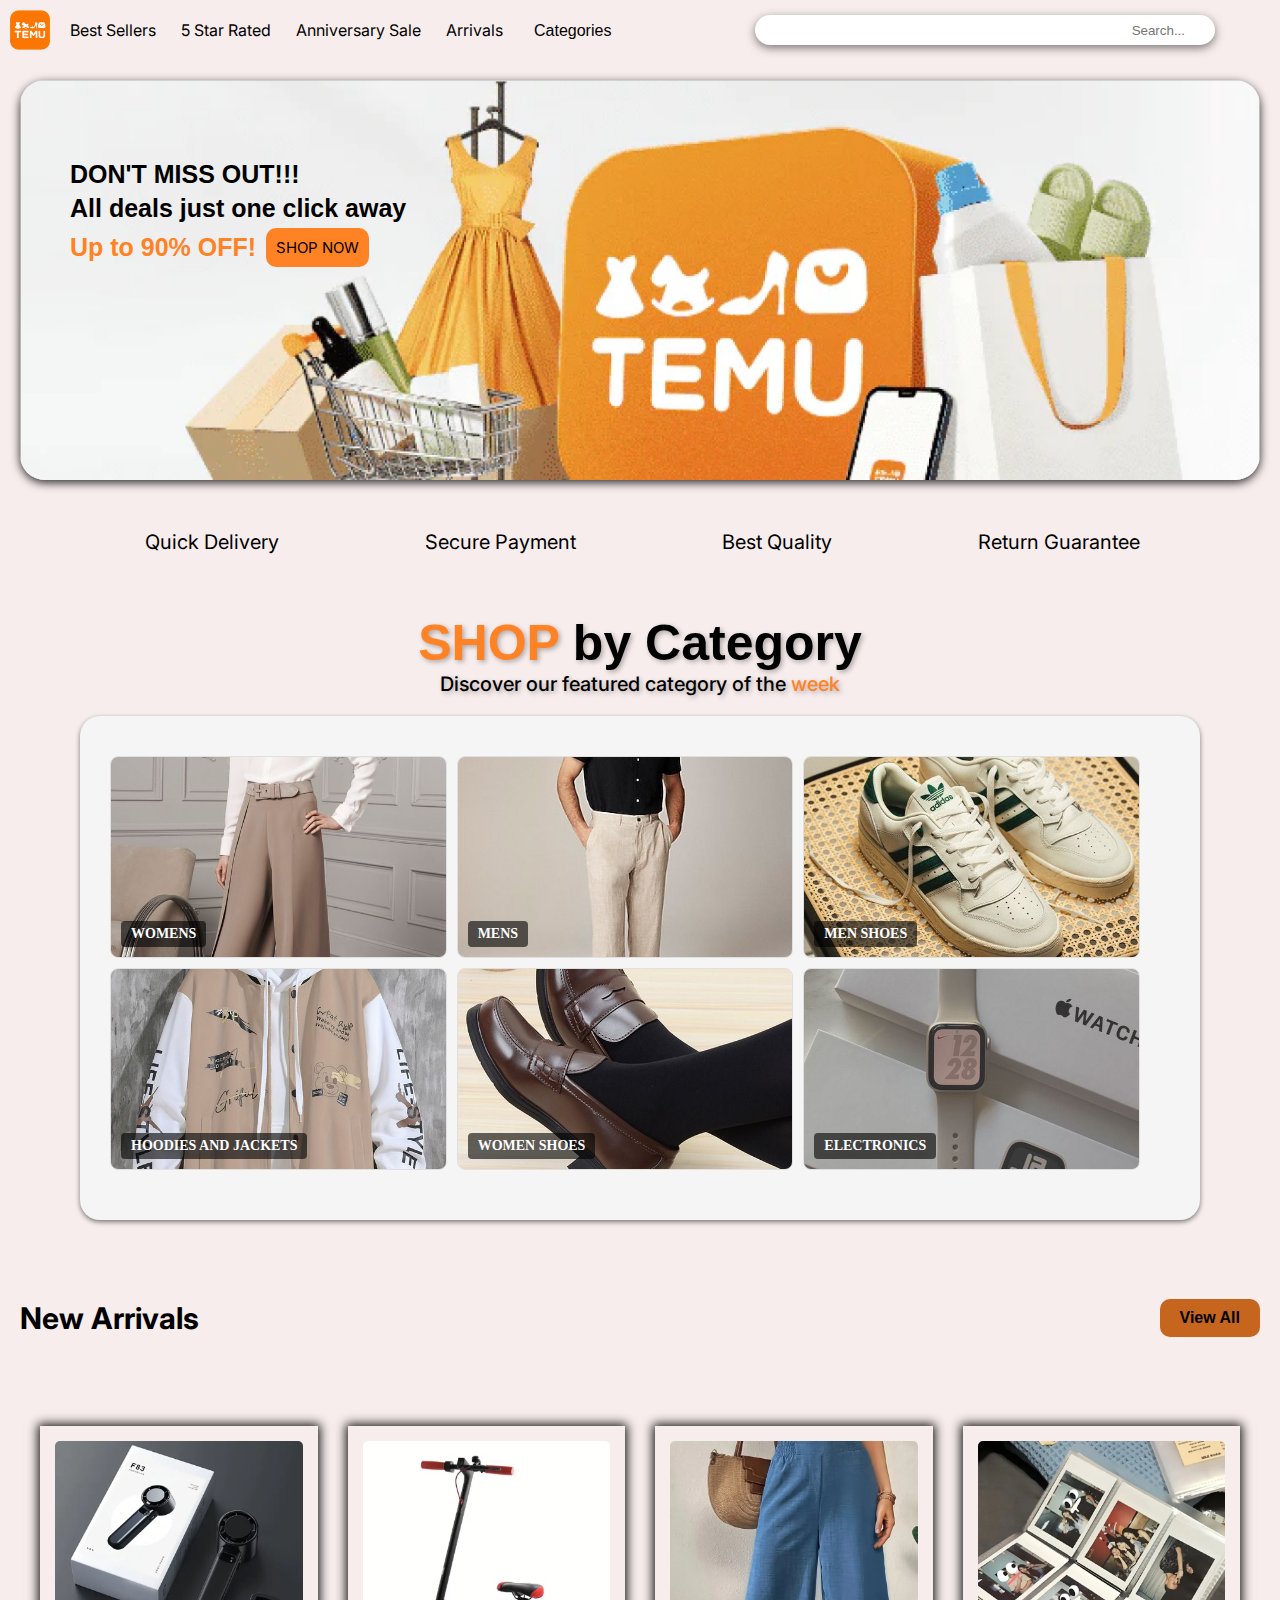
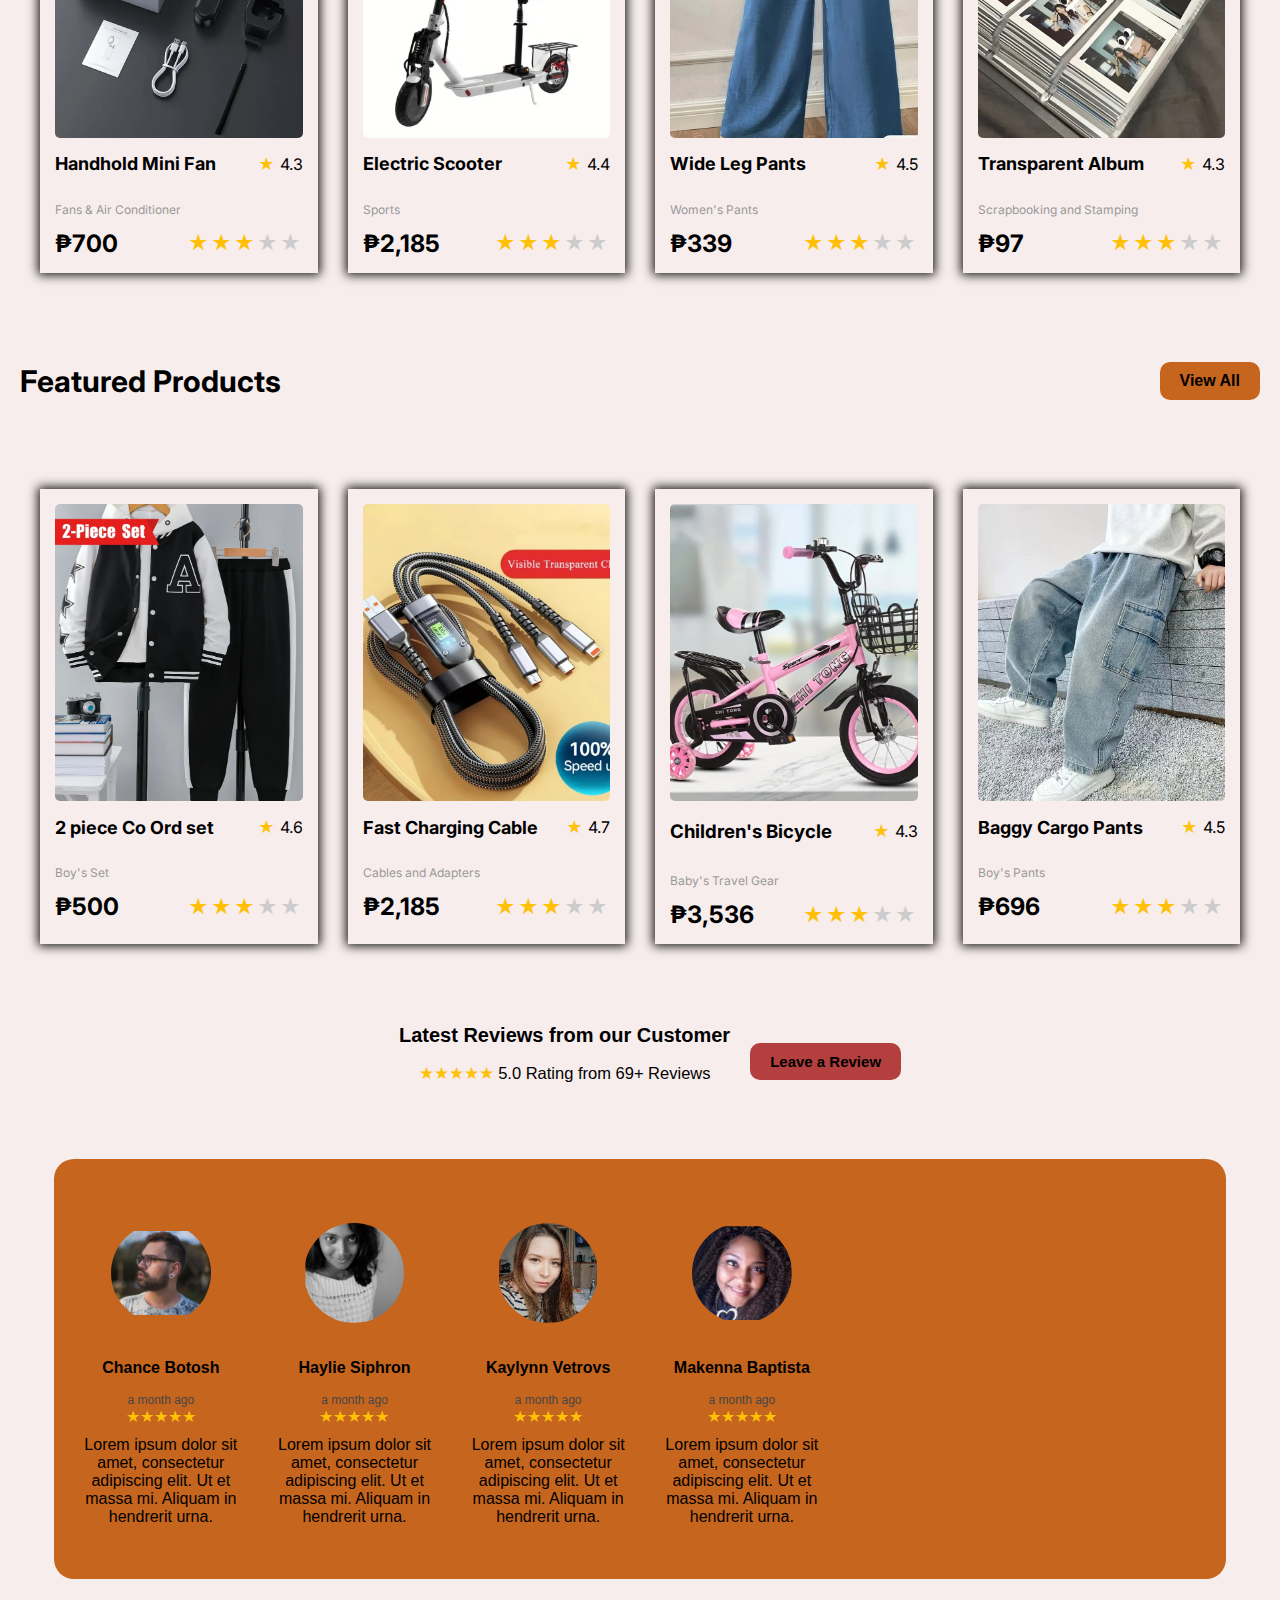
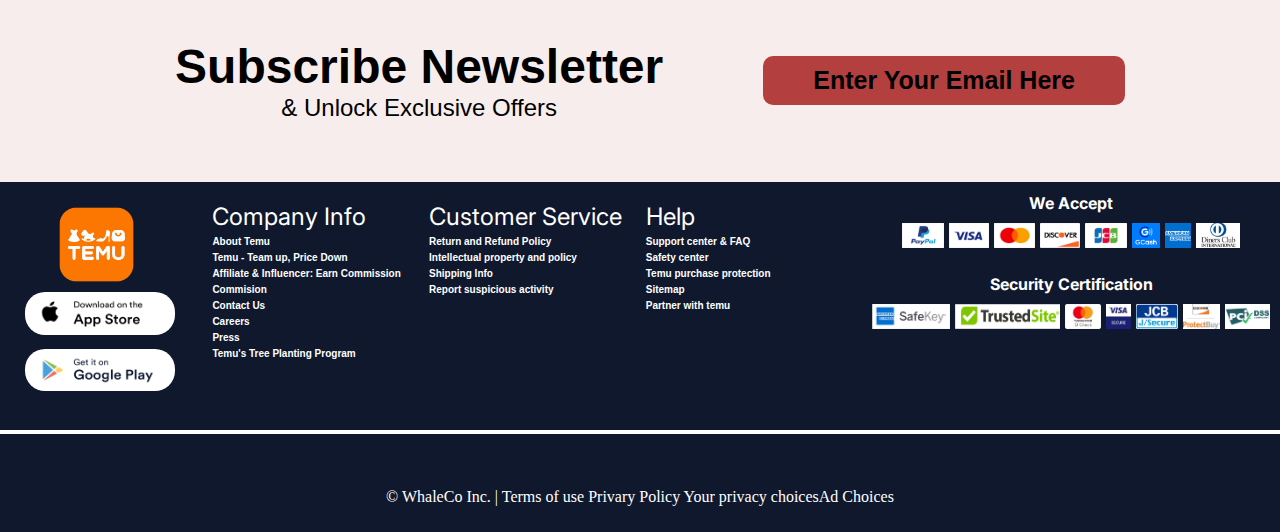
==== index.html @ a8799b95 "depo" ====
<!DOCTYPE html>
<html lang="en">
<head>
    <meta charset="UTF-8">
    <meta name="viewport" content="width=device-width, initial-scale=1.0">
    <link rel="stylesheet" href="https://cdnjs.cloudflare.com/ajax/libs/font-awesome/6.6.0/css/all.min.css" integrity="sha512-Kc323vGBEqzTmouAECnVceyQqyqdsSiqLQISBL29aUW4U/M7pSPA/gEUZQqv1cwx4OnYxTxve5UMg5GT6L4JJg==" crossorigin="anonymous" referrerpolicy="no-referrer" />
    <link rel="stylesheet" href="styles.css">
    <link rel="stylesheet" href="media-queries.css">
    <link rel="icon" href="banner/icon.png" sizes="32x32" type="image/png">
    <link rel="stylesheet" href="animation.css">
    
    <title>TEMU</title>
</head>
<body>
    <!-- Header -->
    <header class="navbar" id="navbar">
        <img class="logo" src="apple + play store/Temu-Logo.png" alt="temu logo">

        <div class="links" id="nav-links">
            <a href="#">Best Sellers</a>
            <a href="#">5 Star Rated</a>
            <a href="#">Anniversary Sale</a>
            <a href="#New-Arrivals">Arrivals</a>

            <div class="dropdown">
                <button class="dropbtn">Categories</button>
                <div class="dropdown-content">
                    <a href="#">Women's</a>
                    <a href="#">Mens</a>
                    <a href="#">Electronics</a>
                </div>
            </div>
        </div>

        <div class="hamburger" id="hamburger">
            <i class="fa-solid fa-bars"></i>
        </div>

        <div class="right-icons">
            <div class="search-container">
                <i class="fa-solid fa-magnifying-glass"></i>
                <input type="text" name="search-bar" id="search-bar" placeholder="Search...">
            </div>
            <a href="#" class="nav-icons"><i class="fa-solid fa-cart-shopping"></i></a>
            <a href="#" class="nav-icons"><i class="fa-solid fa-user"></i></a>
        </div>
    </header>
    

    <!-- Landing page -->

    <div class="landing-page">
        <div class="banner-content">
            <p>DON'T MISS OUT!!!</p>
            <p>All deals just one click away</p>
            <div class="inline">
                <p class="discount">Up to 90% OFF! </p>
                <button class="btn-shop">SHOP NOW</button>
            </div>
        </div>
    </div>

    <section class="options" id="options">
        <div class="container-grid">
            <!-- Quick Delivery -->
            <div class="benefits">
                <i class="fa-solid fa-truck-fast"></i>
                <p>Quick Delivery</p>
            </div>

            <!-- Secure Payment -->
            <div class="benefits">
                <i class="fa-solid fa-credit-card"></i>
                <p>Secure Payment</p>
            </div>

            <!-- Best Quality -->
            <div class="benefits">
                <i class="fa-solid fa-award"></i>
                <p>Best Quality</p>
            </div>

            <!-- Return Guarantee -->
            <div class="benefits">
                <i class="fa-solid fa-shield"></i>
                <p>Return Guarantee</p>
            </div>
        </div>
    </section>


<!-- Categories -->
<div class="category-container">
    <h2><span class="contrast">SHOP</span> by Category</h2>
    <p>Discover our featured category of the <span class="contrast">week</span></p>

    <div class="category-grid">
        <a href="#womens" class="category womens">
            <div class="slider">
                <img class="slide active" src="arrivals + featured/category/womens.png" alt="Womens">
                <img class="slide" src="arrivals + featured/category/women-slider1.jpg" alt="women-slider1">
            </div>
            <span class="category-text">WOMENS</span>
        </a>

        <a href="#mens" class="category mens">
            <div class="slider">
                <img class="slide active" src="arrivals + featured/category/mens.png" alt="mens">
                <img class="slide" src="arrivals + featured/category/men-slider1.jpg" alt="men-slider1">
            </div>
            <span class="category-text">MENS</span>
        </a>

        <a href="#men-shoes" class="category men-shoes">
            <div class="slider">
                <img class="slide active" src="arrivals + featured/category/mens shoes.png" alt="mens shoes">
                <img class="slide" src="arrivals + featured/category/Mshoes-slider1.jpg" alt="Mshoes-slider1">
            </div>
            <span class="category-text">MEN SHOES</span>
        </a>

        <a href="#hoodies-jackets" class="category hoodies-jackets">
            <div class="slider">
                <img class="slide active" src="arrivals + featured/category/hoods and jackets.png" alt="hoods and jackets">
                <img class="slide" src="arrivals + featured/category/H&J-slider1.jpg" alt="H&J-slider1">
            </div>
            <span class="category-text">HOODIES AND JACKETS</span>
        </a>

        <a href="#women-shoes" class="category women-shoes">
            <div class="slider">
                <img class="slide active" src="arrivals + featured/category/womens shoes.png" alt="womens shoes">
                <img class="slide" src="arrivals + featured/category/Wshoes-slider1.jpg" alt="Wshoes-slider1">
            </div>
            <span class="category-text">WOMEN SHOES</span>
        </a>

        <a href="#electronics" class="category electronics">
            <div class="slider">
                <img class="slide active" src="arrivals + featured/category/electronics.png" alt="electronics">
                <img class="slide" src="arrivals + featured/category/electronics-slider1.jpg" alt="electronics-slider1">
            </div>
            <span class="category-text">ELECTRONICS</span>
        </a>
    </div>
</div>


    <!-- New Arrivals section -->
    
<div class="New-Arrivals">
    <div class="Prod-feat" id="Prod-feat">
        <div class="header-name">
            <p>New Arrivals</p>
        </div>
        <div class="right-nav">
            <nav class="product-show">
                <button class="viewAll" id="view_a">View All</button>
            </nav>
        </div>
    </div>

    <div class="product-container">
        <div class="product-card">
            <img src="arrivals + featured/fan.png" alt="Handhold Mini Fan" class="product-image">
            <div class="product-info">
                <h3 class="product-title">Handhold Mini Fan</h3>
                <div class="product-rating-overall">
                    <span class="star-overall">★</span>
                    <p class="rating-value">4.3</p>
                </div>
            </div>    
            <p class="product-category">Fans & Air Conditioner</p>
            <div class="product-price-container">
                <p class="product-price">₱700</p>
                <div class="stars">
                    <span class="star">★</span>
                    <span class="star">★</span>
                    <span class="star">★</span>
                    <span class="star empty">★</span>
                    <span class="star empty">★</span>
                </div>
            </div>
        </div>

        <div class="product-card">
            <img src="arrivals + featured/scooter.png" alt="Electric Scooter" class="product-image">
            <div class="product-info">
                <h3 class="product-title">Electric Scooter</h3>
                <div class="product-rating-overall">
                    <span class="star-overall">★</span>
                    <p class="rating-value">4.4</p>
                </div>
            </div>    
            <p class="product-category">Sports</p>
            <div class="product-price-container">
                <p class="product-price">₱2,185</p>
                <div class="stars">
                    <span class="star">★</span>
                    <span class="star">★</span>
                    <span class="star">★</span>
                    <span class="star empty">★</span>
                    <span class="star empty">★</span>
                </div>
            </div>
        </div>

        <div class="product-card">
            <img src="arrivals + featured/wide leg.png" alt="Wide Leg Pants" class="product-image">
            <div class="product-info">
                <h3 class="product-title">Wide Leg Pants</h3>
                <div class="product-rating-overall">
                    <span class="star-overall">★</span>
                    <p class="rating-value">4.5</p>
                </div>
            </div>    
            <p class="product-category">Women's Pants</p>
            <div class="product-price-container">
                <p class="product-price">₱339</p>
                <div class="stars">
                    <span class="star">★</span>
                    <span class="star">★</span>
                    <span class="star">★</span>
                    <span class="star empty">★</span>
                    <span class="star empty">★</span>
                </div>
            </div>
        </div>

        <div class="product-card">
            <img src="arrivals + featured/photo album.png" alt="Transparent Album" class="product-image">
            <div class="product-info">
                <h3 class="product-title">Transparent Album</h3>
                <div class="product-rating-overall">
                    <span class="star-overall">★</span>
                    <p class ="rating-value">4.3</p>
                </div>
            </div>    
            <p class="product-category">Scrapbooking and Stamping</p>
            <div class="product-price-container">
                <p class="product-price">₱97</p>
                <div class="stars">
                    <span class="star">★</span>
                    <span class="star">★</span>
                    <span class="star">★</span>
                    <span class="star empty">★</span>
                    <span class="star empty">★</span>
                </div>
            </div>
        </div>
    </div>
</div>


    <!-- Featured section -->

    <div class="Featured">
        <div class="Prod-feat">
            <div class="header-name">
                <p>Featured Products</p>
            </div>

            <div class="right-nav">
                <nav class="product-show">
                    <button class="viewAll" id="view_a">View All</button>
                </nav>
            </div>
        </div>

        <div class="product-container">
            <div class="product-card">
                <img src="arrivals + featured/co ord set.png" alt="2 piece Co Ord set" class="product-image">
                <div class="product-info">
                    <h3 class="product-title">2 piece Co Ord set</h3>
                    <div class="product-rating-overall">
                        <span class="star-overall">★</span>
                        <p class="rating-value">4.6</p>
                    </div>
                </div>    
                <p class="product-category">Boy's Set</p>
                <div class="product-price-container">
                    <p class="product-price">₱500</p>
                    <div class="stars">
                        <span class="star">★</span>
                        <span class="star">★</span>
                        <span class="star">★</span>
                        <span class="star empty">★</span>
                        <span class="star empty">★</span>
                    </div>
                </div>
            </div>

            <div class="product-card">
                <img src="arrivals + featured/cable.png" alt="Fast Charging Cable" class="product-image">
                <div class="product-info">
                    <h3 class="product-title">Fast Charging Cable</h3>
                    <div class="product-rating-overall">
                        <span class="star-overall">★</span>
                        <p class="rating-value">4.7</p>
                    </div>
                </div>    
                <p class="product-category">Cables and Adapters</p>
                <div class="product-price-container">
                    <p class="product-price">₱2,185</p>
                    <div class="stars">
                        <span class="star">★</span>
                        <span class="star">★</span>
                        <span class="star">★</span>
                        <span class="star empty">★</span>
                        <span class="star empty">★</span>
                    </div>
                </div>
            </div>

            <div class="product-card">
                <img src="arrivals + featured/bicycle.png" alt="Transparent Album" class="product-image">
                <div class="product-info">
                    <h3 class="product-titl">Children's Bicycle</h3>
                    <div class="product-rating-overall">
                        <span class="star-overall">★</span>
                        <p class="rating-value">4.3</p>
                    </div>
                </div>    
                <p class="product-category">Baby's Travel Gear</p>
                <div class="product-price-container">
                    <p class="product-price">₱3,536</p>
                    <div class="stars">
                        <span class="star">★</span>
                        <span class="star">★</span>
                        <span class="star">★</span>
                        <span class="star empty">★</span>
                        <span class="star empty">★</span>
                    </div>
                </div>
            </div>

            <div class="product-card">
                <img src="arrivals + featured/baggy.png" alt="Baggy Cargo Pants" class="product-image">
                <div class="product-info">
                    <h3 class="product-title">Baggy Cargo Pants</h3>
                    <div class="product-rating-overall">
                        <span class="star-overall">★</span>
                        <p class="rating-value">4.5</p>
                    </div>
                </div>    
                <p class="product-category">Boy's Pants</p>
                <div class="product-price-container">
                    <p class="product-price">₱696</p>
                    <div class="stars">
                        <span class="star">★</span>
                        <span class="star">★</span>
                        <span class="star">★</span>
                        <span class="star empty">★</span>
                        <span class="star empty">★</span>
                    </div>
                </div>
            </div>
        </div>
    </div>
    <section class="Review-section">

        <!-- Leave a review -->
        <div class="review-container">
            <div class="review-info">
                <span class="review-header">Latest Reviews from our Customer</span>
                <p class="review-rating"><span class="review-star">★★★★★</span> 5.0 Rating from 69+ Reviews</p>          
            </div>
            <div class="review-action">
                <button class="review-btn">Leave a Review</button>
            </div>
        </div>

        <!-- review grid -->
        <div class="review-div">
            <div class="review-grid">

                


                <div class="review-card">
                    <img src="reviewers/Ellipse 3.png" alt="profile-picture" class="profile">
                    <div class="reviewer">
                        <p class="reviewer-name">Chance Botosh</p>
                    </div>
                        <p class="timeline">a month ago</p>
                        <p class="star-review"><span>★★★★★</span></p>
                        <p class="review-comment">Lorem ipsum dolor sit amet, consectetur adipiscing elit. Ut et    massa mi. Aliquam in hendrerit urna.</p>
                </div>

                <div class="review-card">
                    <img src="reviewers/Ellipse 4.png" alt="profile-picture" class="profile">
                    <div class="reviewer">
                        <p class="reviewer-name">Haylie Siphron</p>
                    </div>
                        <p class="timeline">a month ago</p>
                        <p class="star-review"><span>★★★★★</span></p>
                        <p class="review-comment">Lorem ipsum dolor sit amet, consectetur adipiscing elit. Ut et massa mi. Aliquam in hendrerit urna.</p>
                </div>

                <div class="review-card">
                    <img src="reviewers/Ellipse 5.png" alt="profile-picture" class="profile">
                    <div class="reviewer">
                        <p class="reviewer-name">Kaylynn Vetrovs</p>
                    </div>
                        <p class="timeline">a month ago</p>
                        <p class="star-review"><span>★★★★★</span></p>
                        <p class="review-comment">Lorem ipsum dolor sit amet, consectetur adipiscing elit. Ut et massa mi. Aliquam in hendrerit urna.</p>
                </div>
                <!-- comment -->
                <div class="review-card">
                    <img src="reviewers/Ellipse 6.png" alt="profile-picture" class="profile">
                    <div class="reviewer">
                        <p class="reviewer-name">Makenna Baptista</p>
                    </div>
                        <p class="timeline">a month ago</p>
                        <p class="star-review"><span>★★★★★</span></p>
                        <p class="review-comment">Lorem ipsum dolor sit amet, consectetur adipiscing elit. Ut et massa mi. Aliquam in hendrerit urna.</p>
                </div>
            </div>
        </div>

        <!-- Subscribe for offers-->
        <div class="subscribe-container">
            <div class="subscribe-info">
                <span class="sub-heading"><span class="contrast-">Subscribe</span> Newsletter</span>
                <span class="sub-text">& Unlock Exclusive Offers</span>
            </div>
            <div class="subscribe-action">
                <button class="email-btn">Enter Your Email Here</button>
            </div>
        </div>
    </section>

    <footer>
        <div class="footer">

            <div class="footer-column">
                <div class="footer-left">
                    <div class="footer-logo">
                        <img src="apple + play store/Temu-Logo.png" alt="Temu logo" class="logo1">
                        <a href=""><img src="apple + play store/apple.png" alt="APP STORE" class="logo2"></a>
                        <a href=""><img src="apple + play store/google-play.png" alt="GOOGLE PLAY" class="logo3"></a>
                    </div>
                </div>

                <div class="footer-middle">
                    <div class="th-header">
                        <div class="th-header-title">Company Info</div>
                        <button class="dropdown-toggle">Company Info</button>
                        <div class="th-header-content">
                            <ul>
                                <a href="#" class="table-links">About Temu</a>
                                <a href="#" class="table-links">Temu - Team up, Price Down</a>
                                <a href="#" class="table-links">Affiliate & Influencer: Earn Commission</a>
                                <a href="#" class="table-links">Commision</a>
                                <a href="#" class="table-links">Contact Us</a>
                                <a href="#" class="table-links">Careers</a>
                                <a href="#" class="table-links">Press</a>
                                <a href="#" class="table-links">Temu's Tree Planting Program</a>
                            </ul>
                        </div>
                    </div>

                    <div class="th-header">
                        <div class="th-header-title">Customer Service</div>
                        <button class="dropdown-toggle">Customer Service</button>
                        <div class="th-header-content">
                            <ul>
                                <a href="#" class="table-links">Return and Refund Policy</a>
                                <a href="#" class="table-links">Intellectual property and policy</a>
                                <a href="#" class="table-links">Shipping Info</a>
                                <a href="#" class="table-links">Report suspicious activity</a>
                            </ul>
                        </div>
                    </div>
                    <div class="th-header">
                        <div class="th-header-title">Help</div>
                        <button class="dropdown-toggle">Help</button>
                        <div class="th-header-content">
                            <ul>
                                <a href="#" class="table-links">Support center & FAQ</a>
                                <a href="#" class="table-links">Safety center</a>
                                <a href="#" class="table-links">Temu purchase protection</a>
                                <a href="#" class="table-links">Sitemap</a>
                                <a href="#" class="table-links">Partner with temu</a>
                            </ul>
                        </div>
                    </div>
                </div>
            
                <div class="footer-right">
                    <div class="footer-payments">
                        <h1 class="accept-head">We Accept</h1>
                        <div class="payment-grid">
                            <img class="payment-icons" src="payment icons/PayPal.png" alt="PAYPAL">
                            <img class="payment-icons"src="payment icons/Visa.png" alt="VISA">
                            <img class="payment-icons"src="payment icons/Mastercard.png" alt="MASTERCARD">
                            <img class="payment-icons" src="payment icons/Discover.png" alt="DISCOVER">
                            <img class="payment-icons" src="payment icons/JCB.png" alt="JCB">
                            <img class="payment-icons" src="payment icons/gcash.png" alt="GCASH">
                            <img class="payment-icons" src="payment icons/amex.png" alt="AMEX">
                            <img class="payment-icons" src="payment icons/diners.png" alt="DINERS">
                        </div>
                    </div>

                    <div class="security-column">
                        <h1 class="security-head">Security Certification</h1>
                        <div class="security-grid">
                            <img class="security-icons" src="security icons/safe key.png" alt="SafeKey">
                            <img class="security-icons" src="security icons/trusted.png" alt="Trusted Site">
                            <img class="security-icons" src="security icons/id check.png" alt="Mastercard ID">
                            <img class="security-icons" src="security icons/secure.png" alt="VISA secure">
                            <img class="security-icons" src="security icons/j-secure.png" alt="JCB secure">
                            <img class="security-icons" src="security icons/protect buy.png" alt="Protect buy">
                            <img class="security-icons" src="security icons/pci-dss.png" alt="pci dss">
                        </div>
                    </div>
                </div>
            </div>
            <div class="footer-bottom">
                <div class="line-break"></div>
                <div class="column">
                    <div class="socials-grid">
                        <a href="" class="social-links"><i class="fa-brands fa-facebook-f"></i></a>
                        <a href="" class="social-links"><i class="fa-brands fa-instagram"></i></a>
                        <a href="" class="social-links"><i class="fa-brands fa-x-twitter"></i></a>
                        <a href="" class="social-links"><i class="fa-brands fa-youtube"></i></a>
                        <a href="" class="social-links"><i class="fa-brands fa-wordpress"></i></a>
                        <a href="" class="social-links"><i class="fa-brands fa-pinterest"></i></a>
                    </div>
                    <p class="last-text"><a href="#">© WhaleCo Inc. |</a> <a href="#">Terms of use Privary Policy</a> <a href="#">Your privacy choices</a><a href="#">Ad Choices</a></p>
                </div>
            </div>
        </div>
    </footer>
    
    
    <script src="animation.js"></script>
    <script src="script.js"></script>
</body>
</html>
---- styles.css ----
@import url('https://fonts.googleapis.com/css2?family=Poppins:ital,wght@0,100;0,200;0,300;0,400;0,500;0,600;0,700;0,800;0,900;1,100;1,200;1,300;1,400;1,500;1,600;1,700;1,800;1,900&display=swap');
@import url('https://fonts.googleapis.com/css2?family=Inter:ital,opsz,wght@0,14..32,100..900;1,14..32,100..900&display=swap');
@import url('https://fonts.googleapis.com/css2?family=Antonio:wght@100..700&display=swap');


:root{
    --text-color: #000;
    --bg-color: #F8EDED;
    --primary-color: #C6651D ;
    --secondary-color: #B43F3F;
    --accent-color: #FF8225;
    --footer-color: #10182e;
    --footer-dark-color: #0c1120;

    --base-color: white;
    
    --star-color: #ffc107;
    --empty-color: #999;
    --contrast-color: #ff4500;

    --first-font: "Poppines", sans-serif;
    --second-font: "Inter", sans-serif;
    --third-font: "Antonio", sans-serif;
}

html, body {
    overflow-x: hidden;
    
}

html{
    scroll-behavior: smooth;
}

body{
    padding: 0;
    margin: 0;
    background-color: var(--bg-color); 
}

img {
    max-width: 100%;
    height: auto;
}

/* header */

.navbar{
    display: flex;
    justify-content: flex-start; 
    align-items: center;
    padding: 10px;
    font-family:var(--second-font);
}

.navbar .logo {
    margin-right: 20px;
}

.logo {
    width: 40px;
    height: 40px;
    object-fit: cover;
}

.links {
    display: flex;
    gap: 25px;
}

.hamburger {
    display: none;
    cursor: pointer;
}

.links a{
    text-decoration: none;
    color: black;
}


.navbar .right-icons {
    margin-left: auto;
    display: flex;
    align-items: center;
    gap: 20px;
}

.navbar .fa-user {
    margin-right: 15px;
}

.dropdown {
    position: relative;
    display: inline-block;
}

.dropbtn {
    font-size: 16px;
    border: none;
    cursor: pointer;
    background-color: var(--bg-color);
}

.dropdown-content {
    display: none;
    position: absolute;
    background-color: #f1f1f1;
    min-width: 160px;
    box-shadow: 0px 8px 16px rgba(0, 0, 0, 0.2);
    z-index: 1;
}

.dropdown-content a {
    color: black;
    padding: 12px 16px;
    text-decoration: none;
    display: block;
}

.dropdown:hover .dropdown-content {
    display: block;
}   

.dropdown-content a:hover{
    background-color: #ccc;
}

.fa-cart-shopping, .fa-user {
    color: black;
}

#search-bar {
    border-radius: 20px;
    border: 0px;
    width: 400px;
    height: 20px;
    text-align: right;
    box-shadow: 0px 3px 10px rgba(0, 0, 0, 0.5);
    padding-right: 30px; 
}

.search-container {
    position: relative;
    display: inline-block;
}


.search-container i {
    position: absolute;
    left: 10px;
    top: 50%;
    transform: translateY(-50%);
    color: black;
}


input[type="text"] {
    padding: 5px 10px 5px 30px;
}


/* Landing Page */

.landing-page {
    background-image: url(banner/temu-banner.png);
    object-fit: cover;
    height: 380px;
    display: flex;
    align-items: center;
    justify-content: center;
    background-size: cover;
    position: relative;
    border-radius: 25px;
    box-shadow: 0px 3px 10px rgba(0, 0, 0, .8);
    margin: 20px;
    padding: 10px;
}

.banner-content{
    text-align: left;
    position: absolute;
    top: 75px;
    left: 50px;
    z-index: 2;
    gap: 10px;
}

.banner-content p{
    margin: 5px 0px;
    font-size: 25px;
    font-family: var(--first-font);
    font-weight: bold;
}

.inline{
    display: flex;
}

.discount {
    color: var(--accent-color);
    font-weight: bold;
    font-family: var(--third-font);
}

.btn-shop{
    background-color: var(--accent-color);
    border: none;
    border-radius: 10px ;
    padding: 5px 10px;
    font-size: 15px;
    font-family: var(--second-font);
    cursor: pointer;
    margin-left: 10px
}

/* benefits thing */

.options {
    justify-content: center;
    padding-left: 50px;
    padding-right: 50px;
}

.container-grid{
    display: flex;
    justify-content: space-around;
    padding: 10px;
    margin: 10px;
    font-family: var(--second-font);
    font-size: 20px;
}

.benefits {
    display: flex;
    align-items: center;
    gap: 5px;
}

/* Categories */
.category-container {
    display: flex;
    flex-direction: column;
    text-align: center;
}

.category-container h2{
    font-family: var(--first-font);
    font-size: 50px;
    margin: 0px;
}

.category-container h2, .category-container p{
    text-shadow: 2px 2px 5px rgba(0, 0, 0, 0.3);
}

.category-container p {
    font-family: var(--second-font);
    font-size: 20px;
    margin: 0px 0px 20px 0px;
    font-weight: 500;
}

.contrast {
    color: var(--contrast-color);
}



/* category-grid */
.category-grid{
    background-color: whitesmoke;
    display: grid;
    grid-template-columns: repeat(4, 1fr);
    grid-gap: 20px;
    padding: 40px 60px 40px 30px;
    border-radius: 20px;
    box-shadow: 0px 2px 5px rgba(0, 0, 0, 0.5);
    margin: 0 auto;
    width: calc(100% - 80px);
    max-width: 1200px; 
    box-sizing: border-box;
}

.category {
    border: 2px solid black;
}

.item1, .item5, .item3, .item4, .item2, .item6 {
    width: 100%; 
    height: 100%; 
    object-fit: cover; 
}

.item2 {
    grid-row: span 2;
    object-fit: cover;
}

.item6{
    grid-column: span 2;
    object-fit: cover;
}



/* Featured products */

.Prod-feat, .Prod-Arrivals{
    display: flex;
    justify-content: center;
    align-items: center;
    padding: 20px;
    margin: 10px 0 0 0;
}

.Prod-feat .header-name, .Prod-Arrivals .header-name{
    display: flex;
    gap: 15px;
    font-size: 30px ;
    font-family: var(--second-font);
    font-weight: bold;
}

.Prod-feat .right-nav, .Prod-Arrivals .right-nav {
    margin-left: auto;
    display: flex;
    align-items: center;
    gap: 10px;
}
  
.viewAll {
    padding: 10px 20px;
    font-size: 16px;
    border-radius: 10px;
    border: 0px;
    background-color: var(--primary-color);
    font-family: var(--first-font);
    font-weight: bold;
    cursor: pointer;
}


/* product grid */
.product-container {
    display: flex;
    justify-content: center;
    padding: 20px;
    margin: 20px;
    gap: 30px;
}

.product-card {
    text-align: left;
    font-family: var(--second-font);
    display: flex;
    flex-direction: column;
    padding: 15px;
    width: auto;

    max-width: 100%; /* Ensure card fits within its container */
    box-sizing: border-box;
}

.product-card img{
    width: 100%;
    height: auto;
}

.product-info {
    display: flex;
    justify-content: space-between;
    align-items: center;
    margin: 0;
}

.product-title {
    font-size: 18px;
    font-weight: bold;
    margin: 0;
}

.product-rating-overall {
    display: flex;
    align-items: center;
}

.star-overall {
    font-size: 16px;
    color: var(--star-color)
}

.rating-value {
    font-size: 16px;
    margin-left: 5px;
}

.product-category {
    font-size: 12px;
    color: var(--empty-color);
}

.product-price-container {
    display: flex;
    justify-content: space-between;
    align-items: center;
    margin-top: 0px;
}

.product-price {
    font-size: 24px;
    font-weight: bold;
    margin: 0;
}

.stars {
    display: flex;
}

.star {
    font-size: 20px;
    color: var(--star-color);
    margin-right: 2px;
}

.star.empty {
    color: #ccc;
}


/* Leave a review  and Subscribe */

.review-container, .subscribe-container{
    display: flex;
    justify-content: center;
    align-items: center;
    padding: 10px 20px;
    font-family: var(--first-font);
    margin: 30px;
}

.subscribe-offer{
    text-align: left;
}

.review-info, .subscribe-info {
    display: flex;
    align-items: center;
    flex-direction: column;
    padding: 20px;
}

.review-header{
    font-size: 20px;
    font-weight: bold;
}

.review-star, .review-rating {
    font-size: 16.5px;
}

.review-star{
    color: var(--star-color);
}

.review-btn, .email-btn {
    background-color: var(--secondary-color);
    padding: 10px 20px;
    border: 0;
    border-radius: 10px;
    font-size: 15px;
    font-weight: bold;
    cursor: pointer;
}

.subscribe-offer{
    padding: 0px 50px;
}

.email-btn{
    padding: 10px 50px;
    font-size: 25px;
}

.subscribe-info{
    padding-right: 100px;
}

.sub-heading{
    font-size: 48px;
    font-weight: bold;
}

.sub-text{
    font-size: 24px;
}

/* review section */
.review-div {
    display: flex;
    justify-content: center; 
    align-items: center; 
   
}

.review-grid {
    background-color: var(--primary-color);
    border-radius: 20px;
    padding: 10px;
    margin: 0; 
    height: 400px; 
    width: 100%;
    max-width: 90vw; 
    display: grid;
    grid-template-columns: repeat(6, 1fr);
    align-items: center;
    gap: 10px;
    font-family: var(--first-font);

}

.review-card {
    width: calc(100% - 10px); 
    height: auto; 
    display: flex;
    flex-direction: column;
    align-items: center;
    text-align: center;
    padding: 10px;
    border-radius: 20px;
}


.profile {
    border-radius: 50px;
    height: 100px;
    width: 100px;
    margin: 20px;
    object-fit: contain;

}

.reviewer {
    font-weight: bold;
    font-size: 16px;
}

.timeline, .star-review, .review-comment{
    padding: 0;
    margin: 0;
}

.timeline{
    font-size: 12px;
    color: #464646;
}

.star-review{
    color: var(--star-color)
}

.review-comment{
    padding: 10px;
}

/* FOOTER  /////////// */

.footer {
    background-color: var(--footer-color);
    color: var(--base-color)
}

.footer-column{
    display: flex;
}

.footer-left{
    width: 300px; 
    display: flex;
    flex-direction: column;
}

.footer-logo{
    display: flex;
    flex-direction: column;
    align-items: center;
    margin: 20px;   
}

.logo1 {
    width: 75px;
    height: 75px;
    margin: 5px;
    object-fit: cover;
} .logo2, .logo3{
    margin: 5px;
    width: 150px;
    border-radius: 20px ;
}

.footer-middle {
    width: 650px;
    padding: 20px 0px 20px 20px;
    font-size: 10px;
    display: flex;
    justify-content: space-between;
    margin: 0px auto;
}

.th-header-title {
    font-size: 24px;
    font-family: var(--second-font);
}

.th-header {
    display: flex;
    flex-direction: column;
    padding: 0;
    margin: 0;
    width: 400px;       
}


.th-header-content ul, 
ul {
    padding-left: 0;
    margin: 0;
    
}

.table-links {
    display: block;
    text-align: left; 
    margin: 5px 0;
    color: var(--base-color);
    text-decoration: none;
    font-family: var(--first-font);
    font-weight: bold;
    padding: 0;
}

.table-links:hover {
    text-decoration: underline;
}

.dropdown-toggle {
    display: none;
}


.footer-right {  
    display: flex;
    flex-direction: column;
    align-items: center;
    font-family: var(--first-font);
    margin: 0 auto; 
    font-size: 8px; 
    width: 50%; 
    max-width: 70vw; 
    box-sizing: border-box; 
    padding: 0 10px; 
}  

.footer-payments {
    display: flex;
    flex-direction: column;
    align-items: center; 
    margin-bottom: 15px; 
}

.payment-grid, .security-grid {
    width: 100%; 
    box-sizing: border-box; 
}

.payment-grid {
    display: grid;
    grid-template-columns: repeat(8, auto);
    gap: 5px; 
}

.payment-icons, .security-icons {
    height: 25px; 
    margin: 0 !important; 
    padding: 0 !important;
}

.security-column {
    display: flex;
    align-items: center;
    flex-direction: column;
}

.security-grid {
    display: grid;
    grid-template-columns: repeat(7,auto);
    gap: 5px;
}

.accept-head, .security-head {
    font-size: 16px; 
    margin-bottom: 10px;
    font-family: var(--second-font);
}


.line-break {
    border: 2.4px solid white;
    margin: 10px 0px;
}

/* links */

.column {
    display: flex;
    flex-direction: column;
    text-align: center;
    padding: 10px;
}

.fa-brands {
    color:white;
}

.socials-grid {
    margin: 0;
}

.social-links{
    margin: 2.5px;
}

.last-text{
    color: white;   
}

.last-text a{
    text-decoration: none;
    color: var(--base-color)
}

.last-text a:hover {
    text-decoration: underline;
}
---- media-queries.css ----
@media (max-width: 430px) {

    .links {
        display: none;
        flex-direction: column;
        position: absolute;
        top: 60px;
        left: 0;
        width: 100%;
        background-color: var(--base-color); 
        box-shadow: 0 2px 10px rgba(0, 0, 0, 0.1);
        z-index: 10;
    }

    .dropdown {
        background-color: var(--base-color);
    }

    .navbar {
        display: flex;
        justify-content: space-between;
    }

    #search-bar {
        width: 75%;
    }

    .links.active {
        display: flex;
        border-radius: 10px;
        padding: 10px;
        margin: 0;
    }

    .hamburger {
        display: block;
    }

    .right-icons {
        display: none;
    }

    /* Landing page */

    .landing-page {
        height: 120px; 
        padding: 10px;
        margin: 0 auto;
        background-size: cover;
        background-position: center;
        border-radius: 0;
        box-shadow: none;
    }

    .banner-content {
        top: 30px;
        left: 20px;
    }

    .banner-content h2 {
        font-size: 12px; 
    }

    .banner-content p {
        font-size: 10px;
    }

    .btn-shop {
        font-size: 10px; 
        padding: 5px 10px; 
        border-radius: 5px;
        margin: 4px;
    }

    .options {
        display: none;
    }

    .category-container h2 {
        font-size: 14px;
        position: absolute;
        left: 20px;
    }

    .category-container p {
        display: none;
    }

    .category-container {
        margin: 0 auto;
        padding: 0;
    }

    .category-grid {
        display: grid;
        grid-template-columns: repeat(5, 1fr); 
        grid-gap: 10px; 
        padding: 20px 10px;
        height: auto;
        width: 100%; 
        box-sizing: border-box;
        border-radius: 0;
        margin: 5px 0;
    }

    .item1, .item5, .item3, .item4, .item2, .item6 {
        width: 100%; 
        height: auto; 
        object-fit: cover; 
    }

    .item6 {
        grid-column: 6;
        grid-row: 1;
        object-fit: cover;
    }

    .prod-feat {
        font-size: 10px;
        margin: 0;
    }

    .product-container {
        display: grid;
        grid-template-columns: repeat(2, 1fr);
    }

    .product-card {    
        width: 100%;
        margin: 10px;
        box-sizing: border-box;
    }

    .product-card img {
        width: 100%;
        height: auto;
    }

    .product-title {
        font-size: 16px;
    }

    .star-overall, .rating-value {
        font-size: 14px;
    }

    .product-category {
        font-size: 10px;
    }

    .product-price {
        font-size: 20px;
    }

    .star {
        font-size: 14px;
    }

    .Review-section {
        display: none;
    }

    .footer-left, .footer-right {
        display: none;
    }

    .th-header-content {
        display: none;
    }

    .th-header-content.active {
        display: block;
    }

    .footer {
        margin-top: 50px;
    }

    .footer-middle {
        flex-direction: column;
        width: 100%;
        padding: 10px;
    }

    .footer-bottom {
        background-color: var(--footer-dark-color);
        padding-top: 20px;
    }

    .dropdown-toggle {
        background: none;
        border: none;
        font-size: 16px;
        color: var(--base-color);
        cursor: pointer;
        text-align: left;
        padding: 10px 0;
        display: flex;
        font-weight: bold;
        border-bottom: 1px solid var(--text-color);
    }

    .th-header-title {
        display: none;
    }

    .th-header-content ul, ul {
        font-weight: normal;
        font-size: 16px;
        margin: 10px 0;

    }

    .line-break {
        display: none;
    }

    .table-links {
        font-weight: normal;
    }

    .social-links {
        margin: 5px;
    }

    .last-text {
        font-size: 12px;
        display: flex;
        flex-direction: column;
        align-items: center;
        text-align: center;
    }

    .Prod-feat {
        margin: 0;
        padding: 5px 20px;
    }

    .Prod-feat .header-name {
        font-size: 16px !important;
        margin: 0px 10px !important;
    }

    .Prod-feat .right-nav .viewAll {
        font-size: 12px;
        padding: 10px 15px;
    }

    .product-container {
        padding: 0 !important;
        margin: 0 25px !important;
    }

    .product-card {
        width: 100%; 
        margin: 0; 
        box-shadow: 0 0 5px 1px rgb(18, 18, 18); 
    }

    .product-card:hover {
        transform: scale(1.05) !important; 
    }

    .product-image {
        width: 100%; 
        height: auto;
    }

    .category-grid {
        grid-template-columns: 1fr 1fr; 
        grid-gap: 10px;  
    }

    .womens, .mens, .men-shoes, .hoodies-jackets, .women-shoes, .electronics {
        height: auto;  
    }
}
---- animation.css ----
.category-container {
    max-width: 1200px;
    margin: 0 auto;
    padding: 20px;
}

.contrast {
    color: #FF8225;
}

.category-grid {
    display: grid;
    grid-template-columns: repeat(3, 1fr);
    grid-template-rows: auto auto auto;
    gap: 10px;
}

.category {
    position: relative;
    overflow: hidden;
    border-radius: 8px;
    border: 1px solid #e0e0e0;
    text-decoration: none;
    color: white;
}

.slider {
    position: relative;
    width: 100%;
    height: 100%;
    overflow: hidden;
}

.slide {
    position: absolute;
    top: 0;
    left: 0;
    width: 100%;
    height: 100%;
    opacity: 0;
    transition: opacity 0.5s ease-in-out;
    object-fit: cover;
    object-position: center;
}

.slide.active {
    opacity: 1;
}

.category-text {
    position: absolute;
    bottom: 10px;
    left: 10px;
    background-color: rgba(0, 0, 0, 0.6);
    color: white;
    padding: 5px 10px;
    font-size: 14px;
    font-weight: bold;
    border-radius: 4px;
}

/* Grid layout for specific items */
.womens {
    grid-area: 1 / 1 / 2 / 2;
    height: 200px;
}

.mens {
    grid-area: 1 / 2 / 2 / 3;
    height: 200px;
}

.men-shoes {
    grid-area: 1 / 3 / 2 / 4;
    height: 200px;
}

.hoodies-jackets {
    grid-area: 2 / 1 / 3 / 2;
    height: 200px;
}

.women-shoes {
    grid-area: 2 / 2 / 3 / 3;
    height: 200px;
}

.electronics {
    grid-area: 2 / 3 / 3 / 4;
    height: 200px;
}

/* Media query for responsiveness */
@media (max-width: 430px) {
    .category-grid {
        display: grid;
        grid-template-columns: 1fr 1fr 1fr;
        margin: 0;
        gap: 10px; 
    }

    .category-text {
        font-size: 5px;
    }

    .womens { grid-area: 1 / 1 / 2 / 2; }
    .hoodies-jackets { grid-area: 1 / 2 / 2 / 3; }
    .mens { grid-area: 1 / 3 / 2 / 4; }
    .women-shoes { grid-area: 2 / 1 / 3 / 2; }
    .electronics { grid-area: 2 / 2 / 3 / 3; }
    .men-shoes { grid-area: 2 / 3 / 3 / 4; }
}

.product-card {
    width: 100%;
    margin: 0;
    box-shadow: 0 0 10px 2px rgb(18, 18, 18);
    transition: 1s;
}

.product-card:hover {
    transform: scale(1.1);
    z-index: 2;
}

.product-image {
    display: block;
    width: 100%;
    border-radius: 5px;
}

/* New styles for clickable categories and hover effects */
.category {
    cursor: pointer;
    transition: transform 0.3s ease-in-out;
}

.category:hover {
    transform: scale(1.05);
}

.category:hover .slide.active {
    opacity: 0;
}

.category:hover .slide:not(.active) {
    opacity: 1;
}

.category-text {
    transition: background-color 0.3s ease-in-out;
}

.category:hover .category-text {
    background-color: rgba(0, 0, 0, 0.8);
}
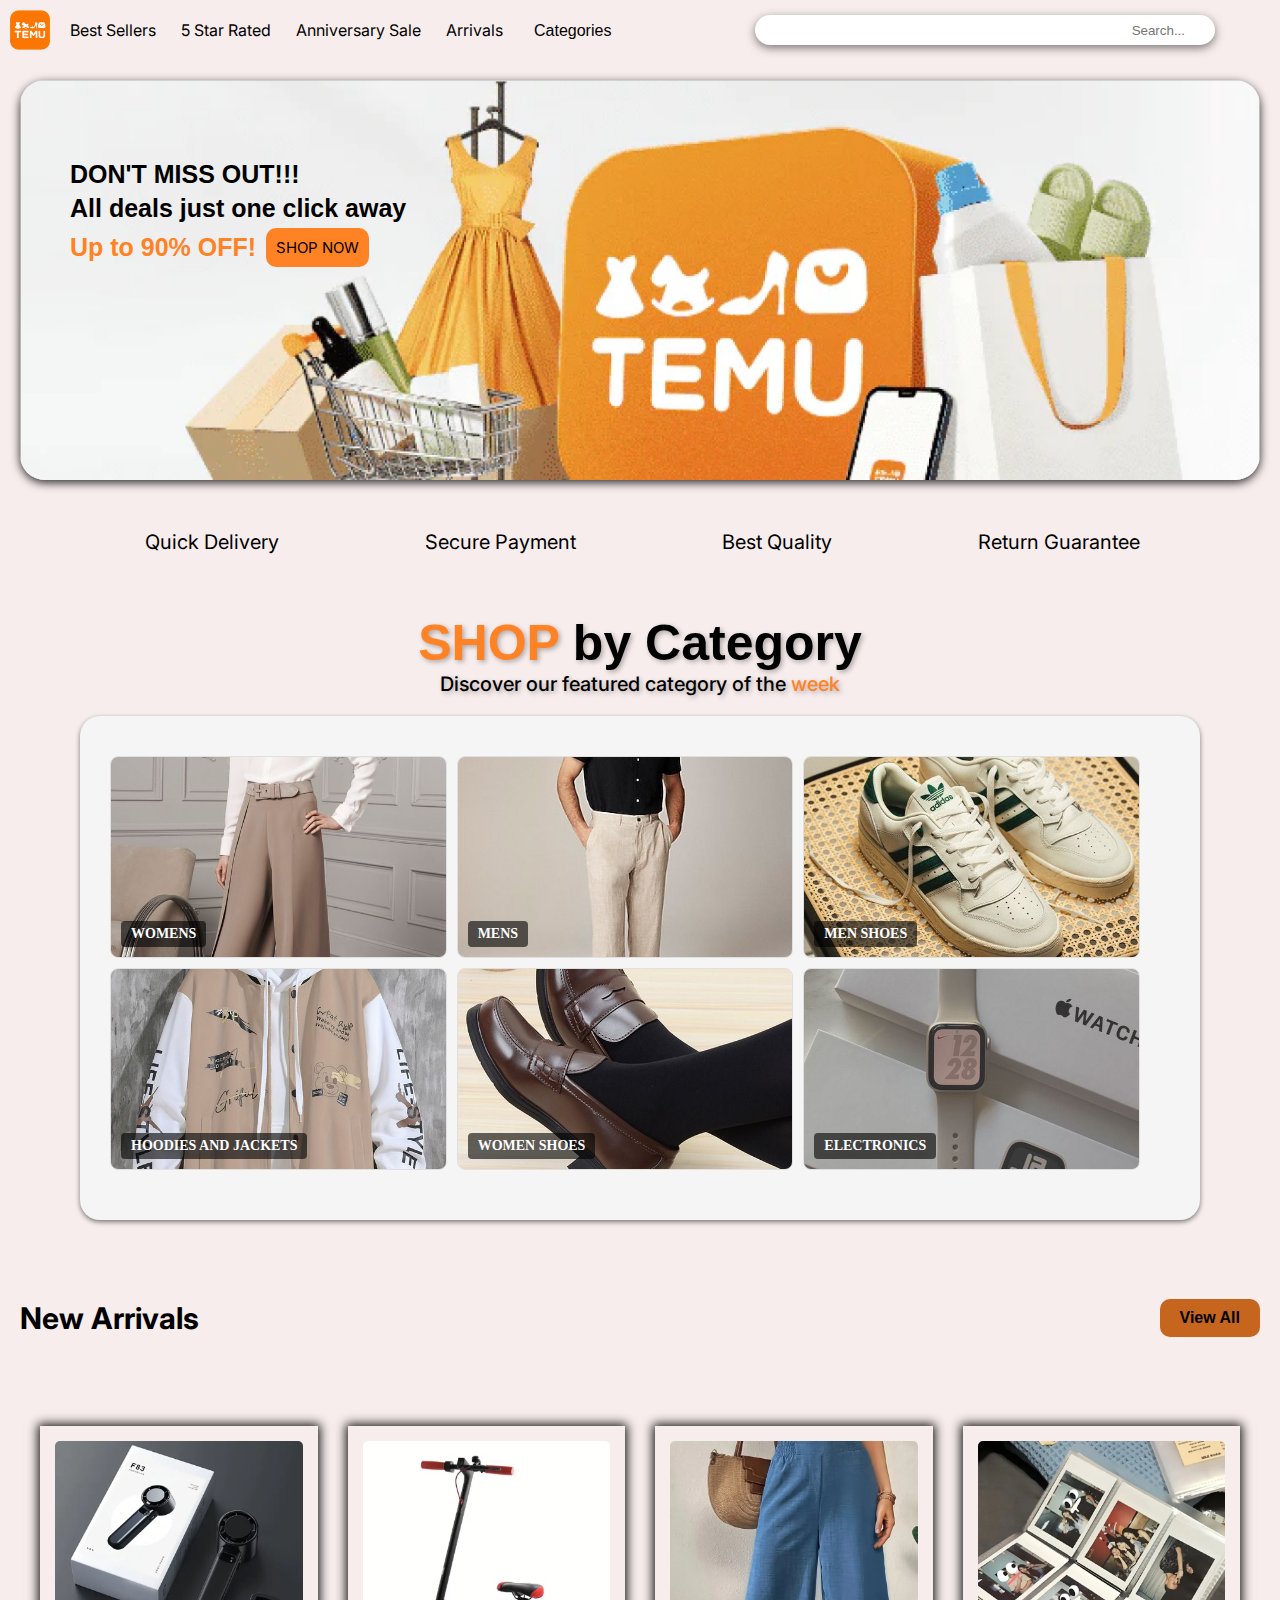
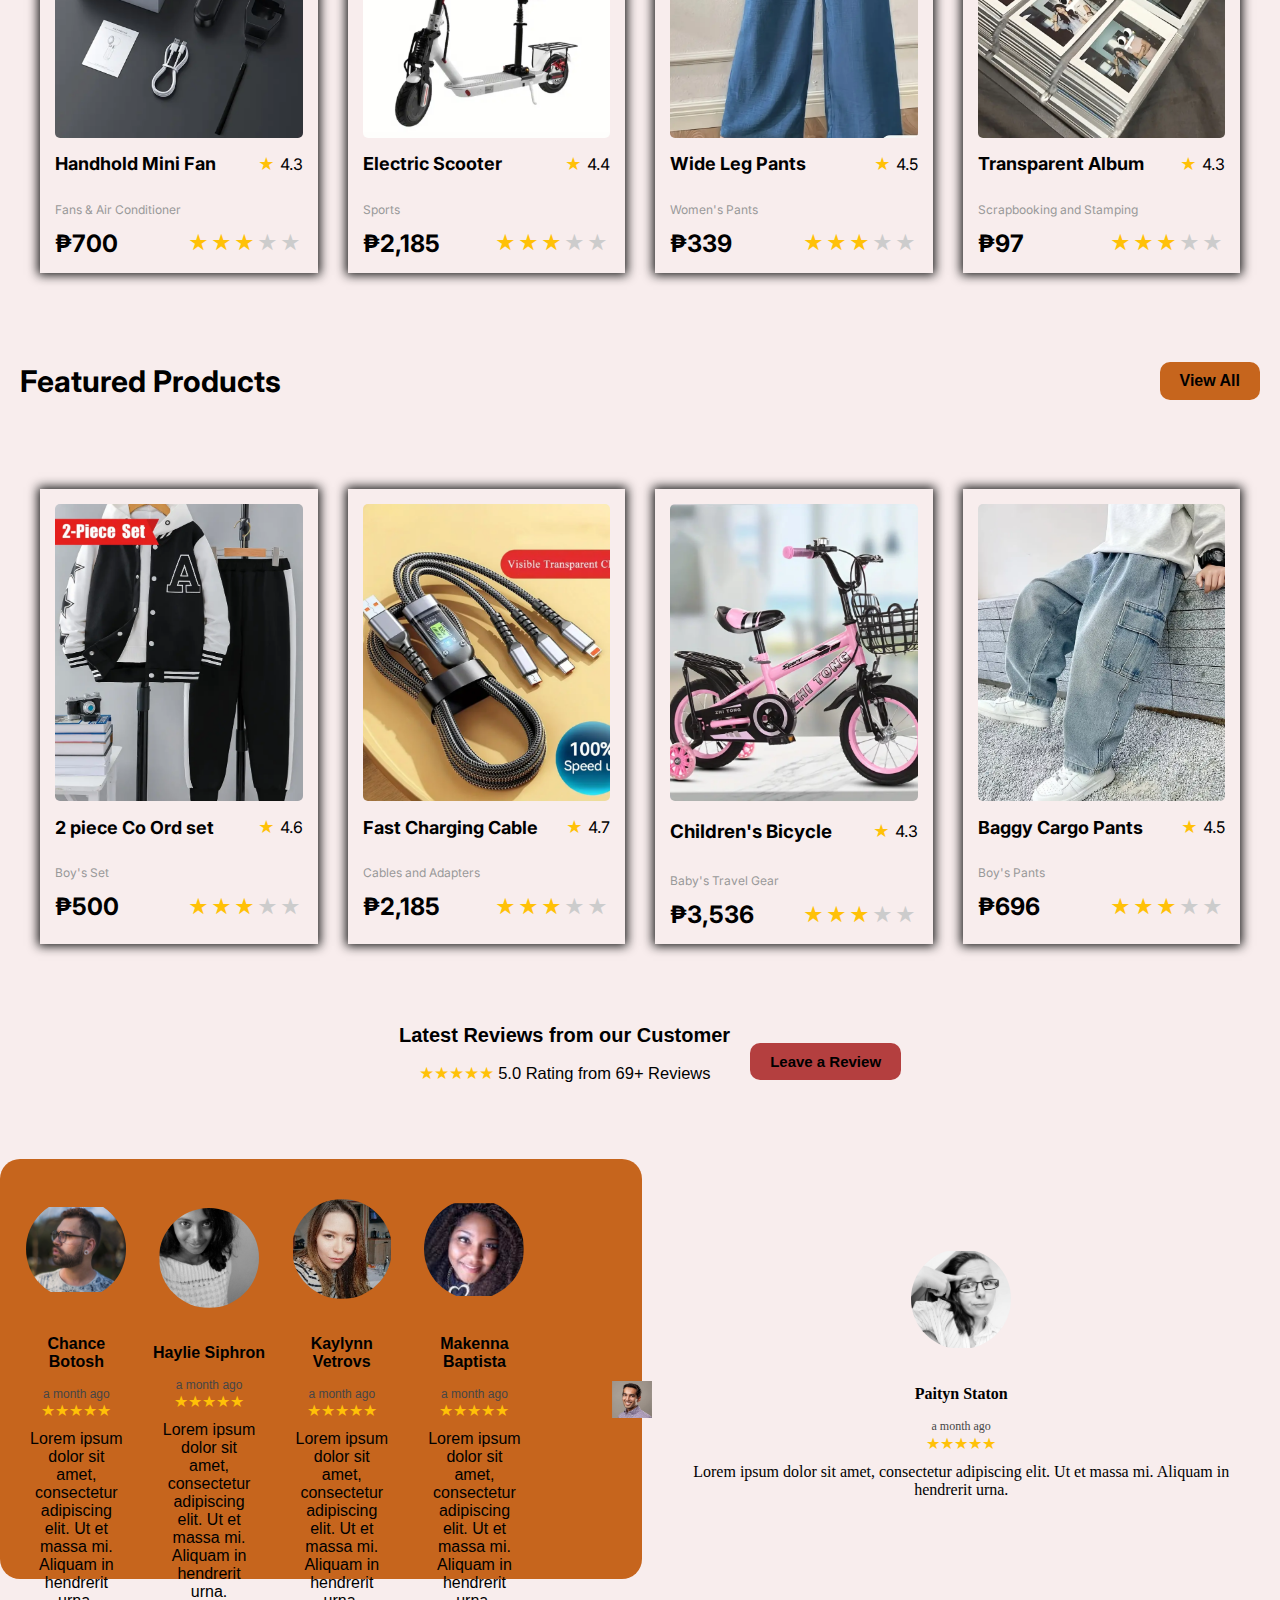
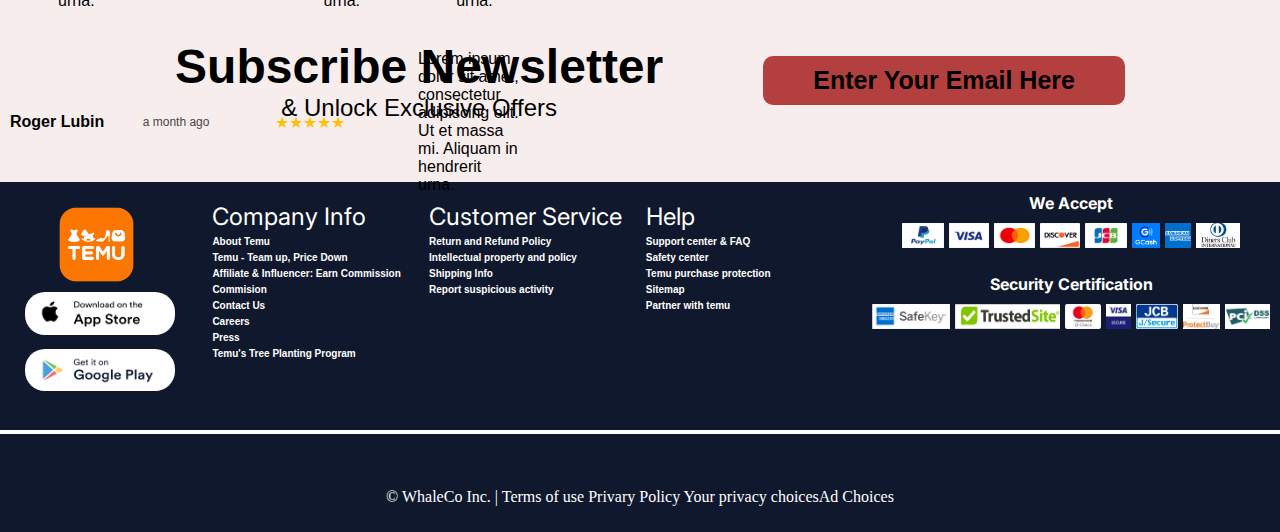
==== commit d6f7272c: "reverse-order" ====
--- a/index.html
+++ b/index.html
@@ -374,9 +374,6 @@
         <div class="review-div">
             <div class="review-grid">
 
-                
-
-
                 <div class="review-card">
                     <img src="reviewers/Ellipse 3.png" alt="profile-picture" class="profile">
                     <div class="reviewer">
@@ -406,7 +403,7 @@
                         <p class="star-review"><span>★★★★★</span></p>
                         <p class="review-comment">Lorem ipsum dolor sit amet, consectetur adipiscing elit. Ut et massa mi. Aliquam in hendrerit urna.</p>
                 </div>
-                <!-- comment -->
+                
                 <div class="review-card">
                     <img src="reviewers/Ellipse 6.png" alt="profile-picture" class="profile">
                     <div class="reviewer">
@@ -416,6 +413,27 @@
                         <p class="star-review"><span>★★★★★</span></p>
                         <p class="review-comment">Lorem ipsum dolor sit amet, consectetur adipiscing elit. Ut et massa mi. Aliquam in hendrerit urna.</p>
                 </div>
+
+                <div class="review-card"></div>
+                    <img src="reviewers/Ellipse 1.png" alt="profile-picture" class="profile">
+                    <div class="reviewer">
+                        <p class="reviewer-name">Roger Lubin</p>
+                    </div>
+                        <p class="timeline">a month ago</p>
+                        <p class="star-review"><span>★★★★★</span></p>
+                        <p class="review-comment">Lorem ipsum dolor sit amet, consectetur adipiscing elit. Ut et massa mi. Aliquam in hendrerit urna.</p>
+                </div>
+
+                <div class="review-card">
+                    <img src="reviewers/Ellipse 2.png" alt="profile-picture" class="profile">
+                    <div class="reviewer">
+                        <p class="reviewer-name">Paityn Staton</p>
+                    </div>
+                        <p class="timeline">a month ago</p>
+                        <p class="star-review"><span>★★★★★</span></p>
+                        <p class="review-comment">Lorem ipsum dolor sit amet, consectetur adipiscing elit. Ut et massa mi. Aliquam in hendrerit urna.</p>
+                </div>
+
             </div>
         </div>
 
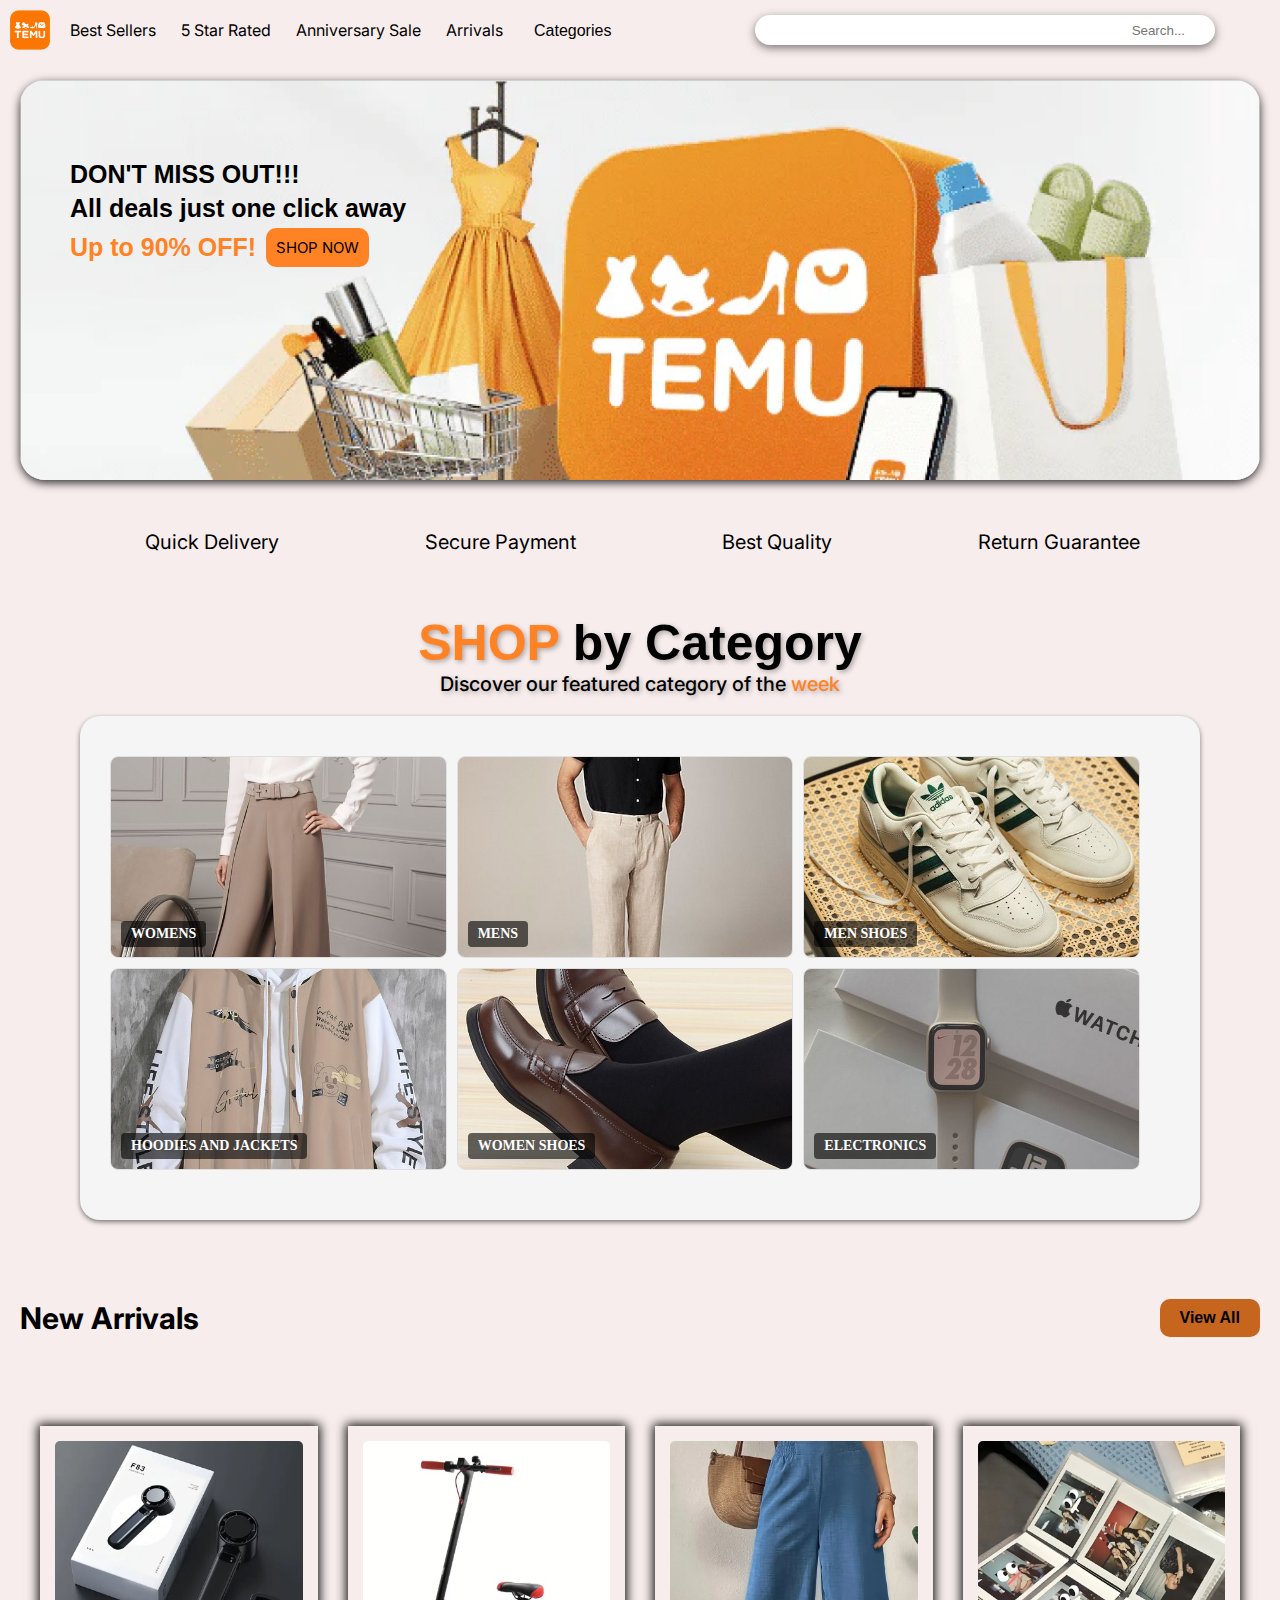
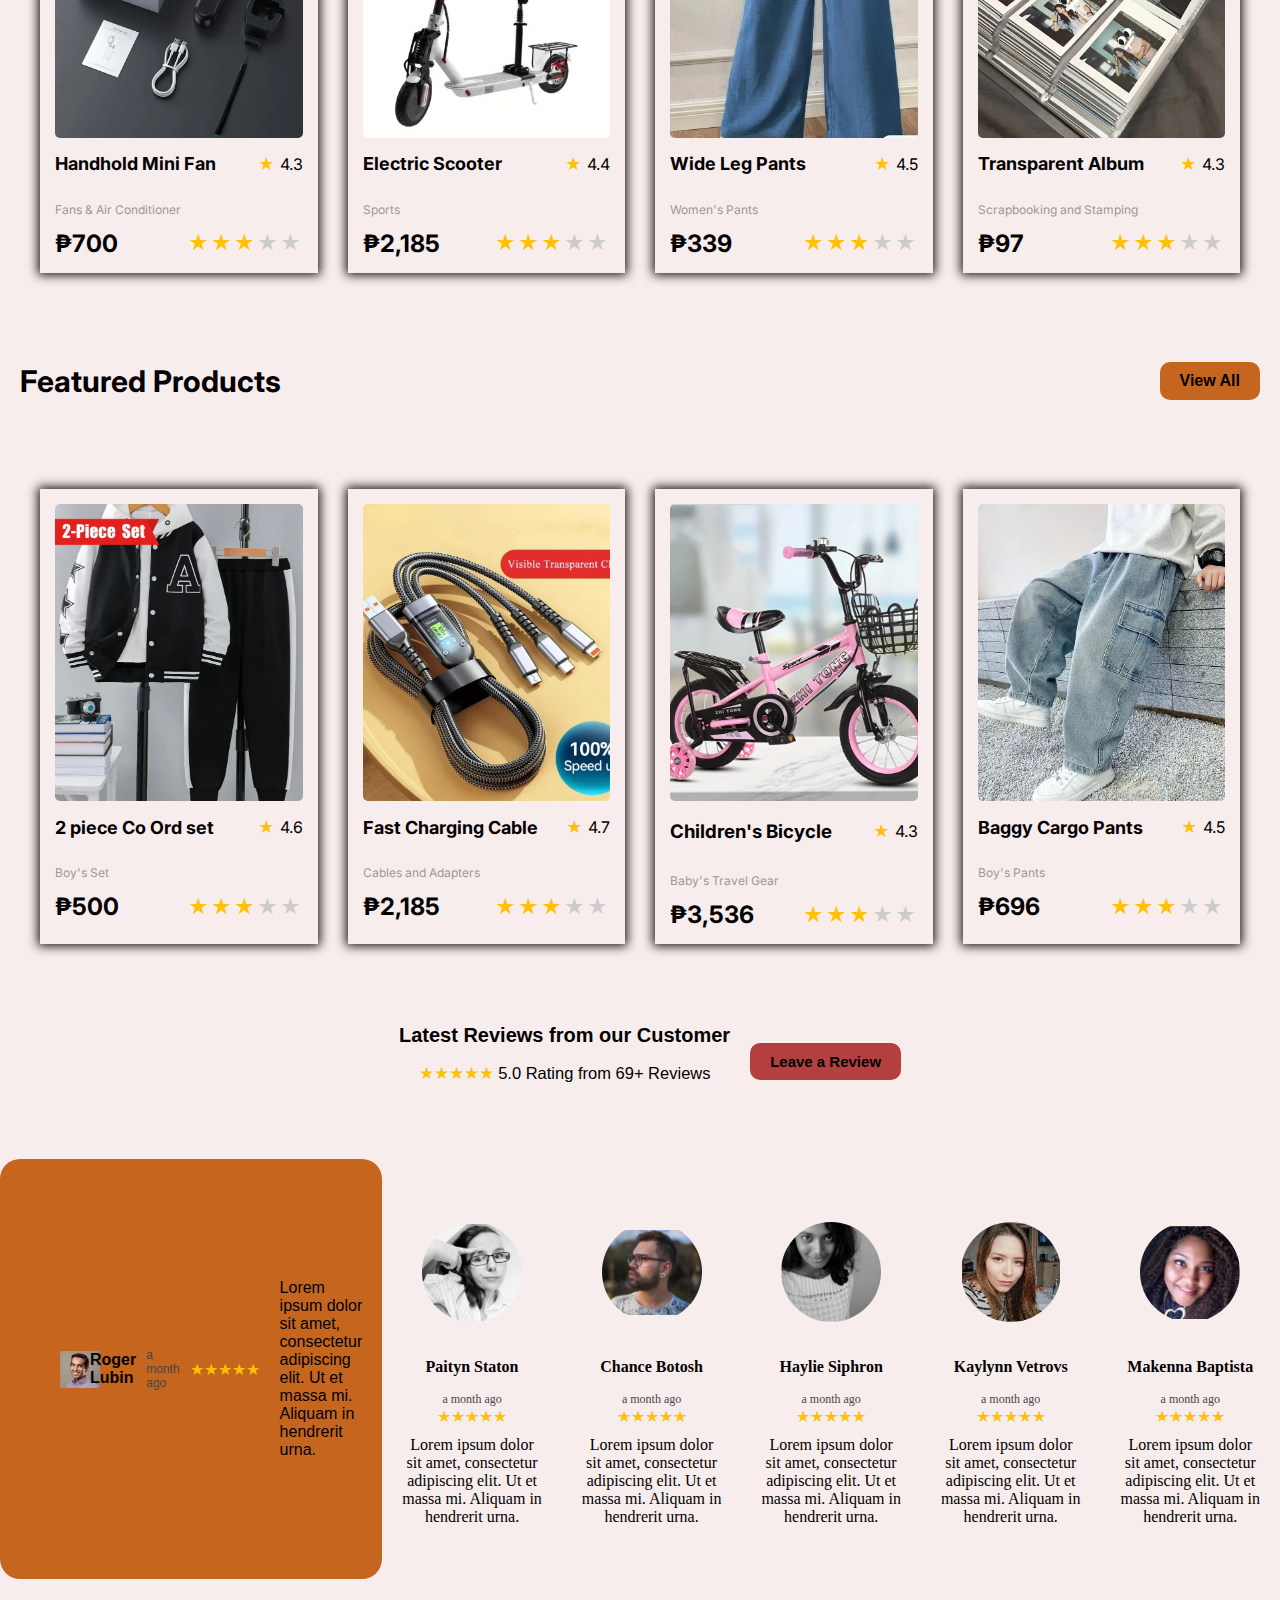
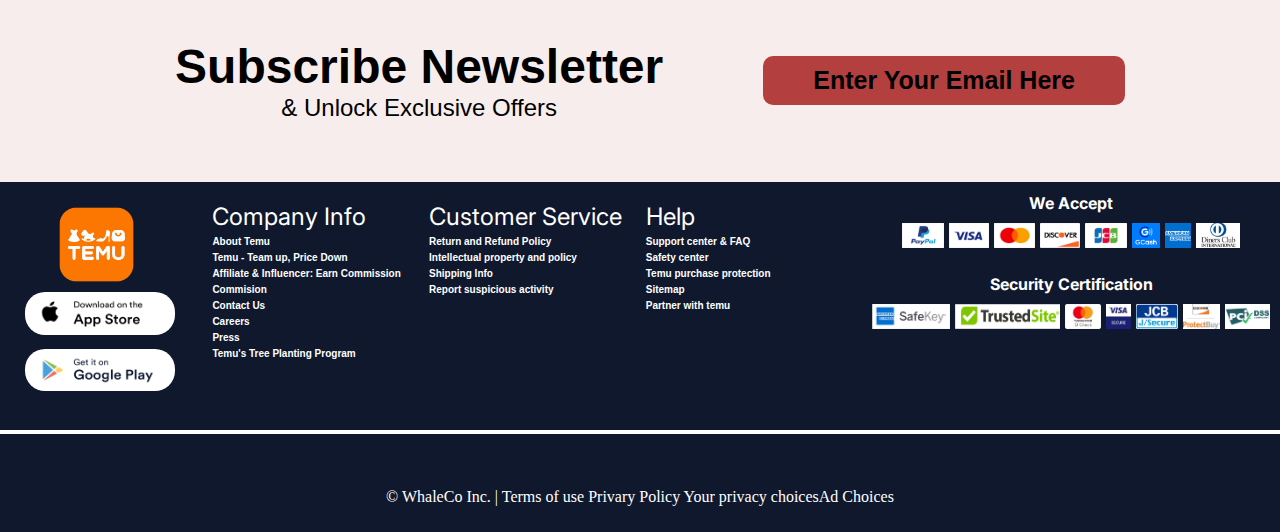
==== commit 283cf0a6: "fixed-order" ====
--- a/index.html
+++ b/index.html
@@ -374,6 +374,26 @@
         <div class="review-div">
             <div class="review-grid">
 
+                <div class="review-card"></div>
+                    <img src="reviewers/Ellipse 1.png" alt="profile-picture" class="profile">
+                    <div class="reviewer">
+                        <p class="reviewer-name">Roger Lubin</p>
+                    </div>
+                        <p class="timeline">a month ago</p>
+                        <p class="star-review"><span>★★★★★</span></p>
+                        <p class="review-comment">Lorem ipsum dolor sit amet, consectetur adipiscing elit. Ut et massa mi. Aliquam in hendrerit urna.</p>
+                </div>
+
+                <div class="review-card">
+                    <img src="reviewers/Ellipse 2.png" alt="profile-picture" class="profile">
+                    <div class="reviewer">
+                        <p class="reviewer-name">Paityn Staton</p>
+                    </div>
+                        <p class="timeline">a month ago</p>
+                        <p class="star-review"><span>★★★★★</span></p>
+                        <p class="review-comment">Lorem ipsum dolor sit amet, consectetur adipiscing elit. Ut et massa mi. Aliquam in hendrerit urna.</p>
+                </div>
+
                 <div class="review-card">
                     <img src="reviewers/Ellipse 3.png" alt="profile-picture" class="profile">
                     <div class="reviewer">
@@ -413,27 +433,6 @@
                         <p class="star-review"><span>★★★★★</span></p>
                         <p class="review-comment">Lorem ipsum dolor sit amet, consectetur adipiscing elit. Ut et massa mi. Aliquam in hendrerit urna.</p>
                 </div>
-
-                <div class="review-card"></div>
-                    <img src="reviewers/Ellipse 1.png" alt="profile-picture" class="profile">
-                    <div class="reviewer">
-                        <p class="reviewer-name">Roger Lubin</p>
-                    </div>
-                        <p class="timeline">a month ago</p>
-                        <p class="star-review"><span>★★★★★</span></p>
-                        <p class="review-comment">Lorem ipsum dolor sit amet, consectetur adipiscing elit. Ut et massa mi. Aliquam in hendrerit urna.</p>
-                </div>
-
-                <div class="review-card">
-                    <img src="reviewers/Ellipse 2.png" alt="profile-picture" class="profile">
-                    <div class="reviewer">
-                        <p class="reviewer-name">Paityn Staton</p>
-                    </div>
-                        <p class="timeline">a month ago</p>
-                        <p class="star-review"><span>★★★★★</span></p>
-                        <p class="review-comment">Lorem ipsum dolor sit amet, consectetur adipiscing elit. Ut et massa mi. Aliquam in hendrerit urna.</p>
-                </div>
-
             </div>
         </div>
 
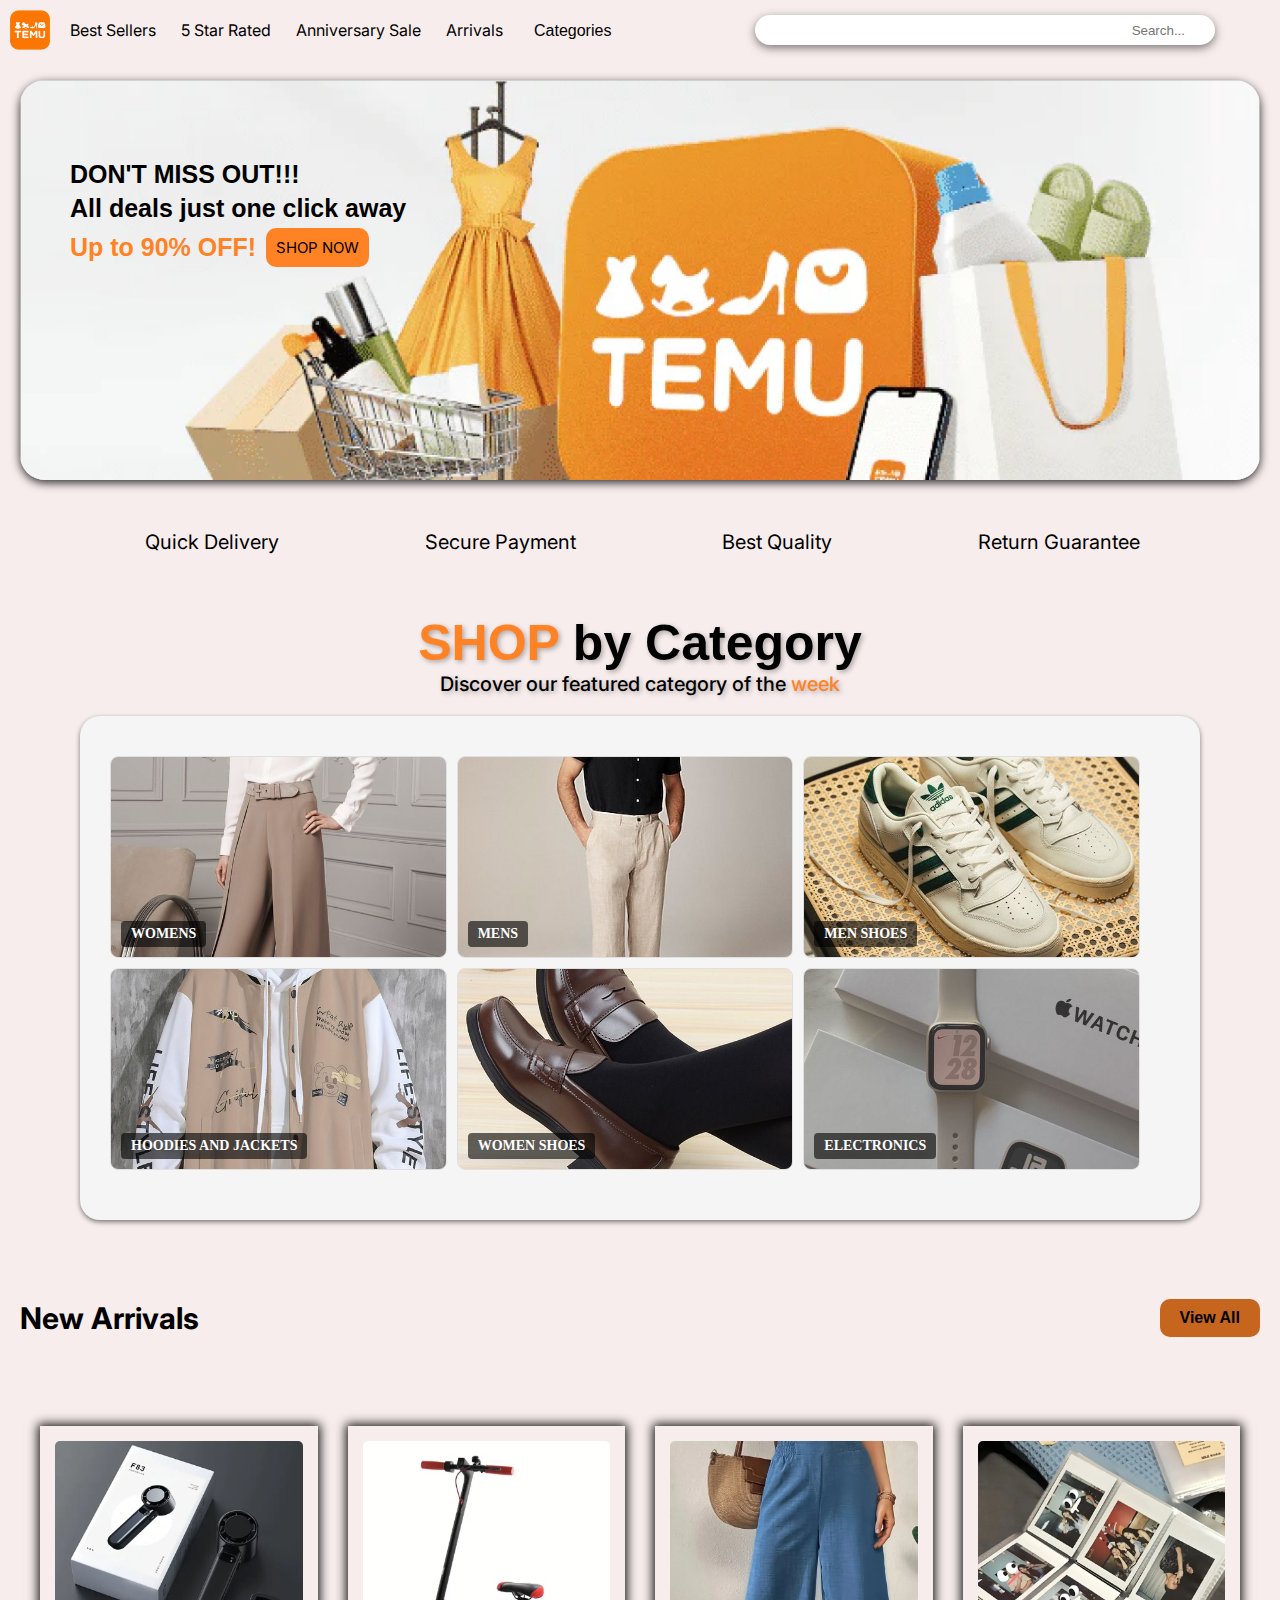
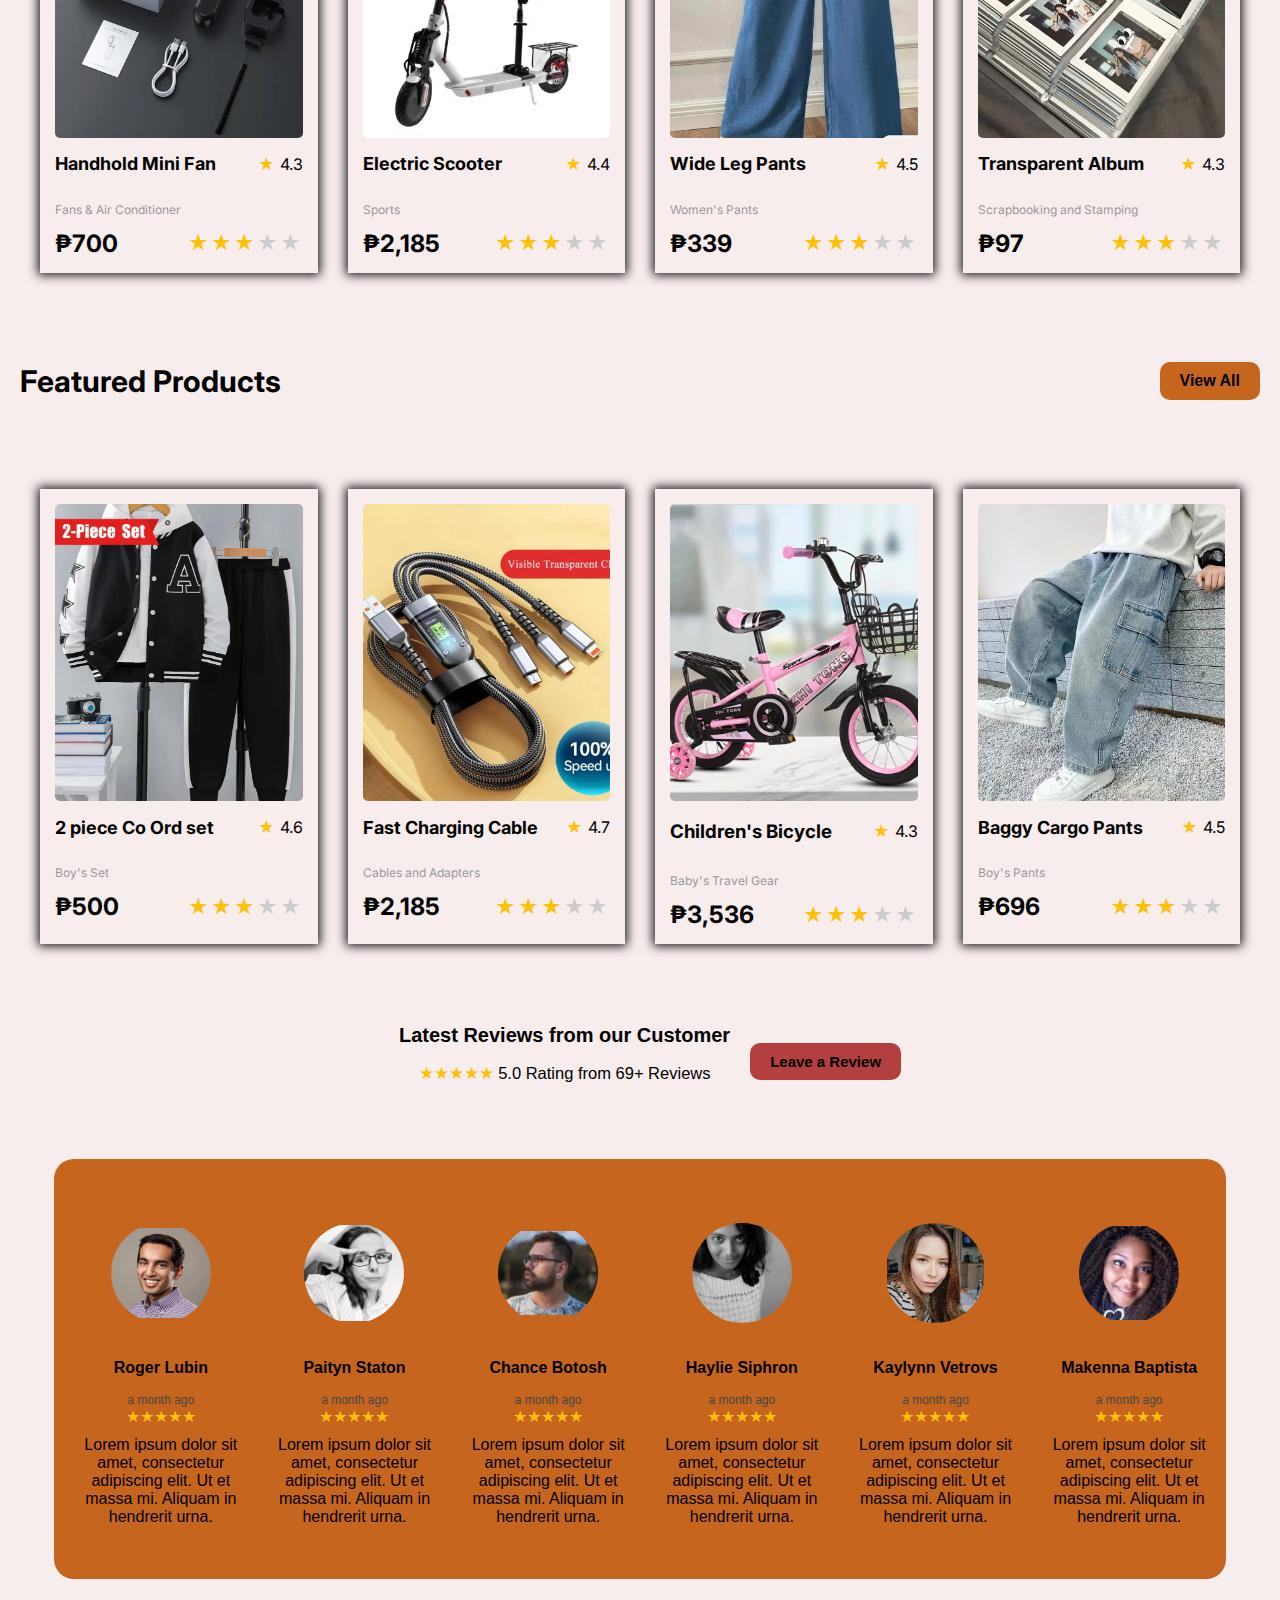
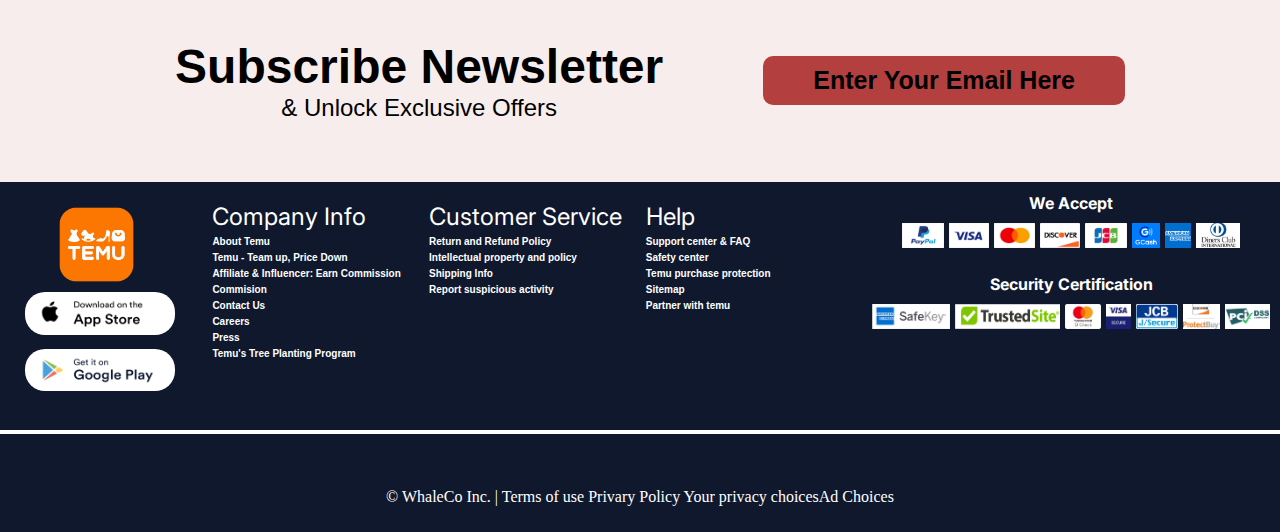
==== commit f0b5c8b2: "--" ====
--- a/index.html
+++ b/index.html
@@ -374,7 +374,7 @@
         <div class="review-div">
             <div class="review-grid">
 
-                <div class="review-card"></div>
+                <div class="review-card">
                     <img src="reviewers/Ellipse 1.png" alt="profile-picture" class="profile">
                     <div class="reviewer">
                         <p class="reviewer-name">Roger Lubin</p>
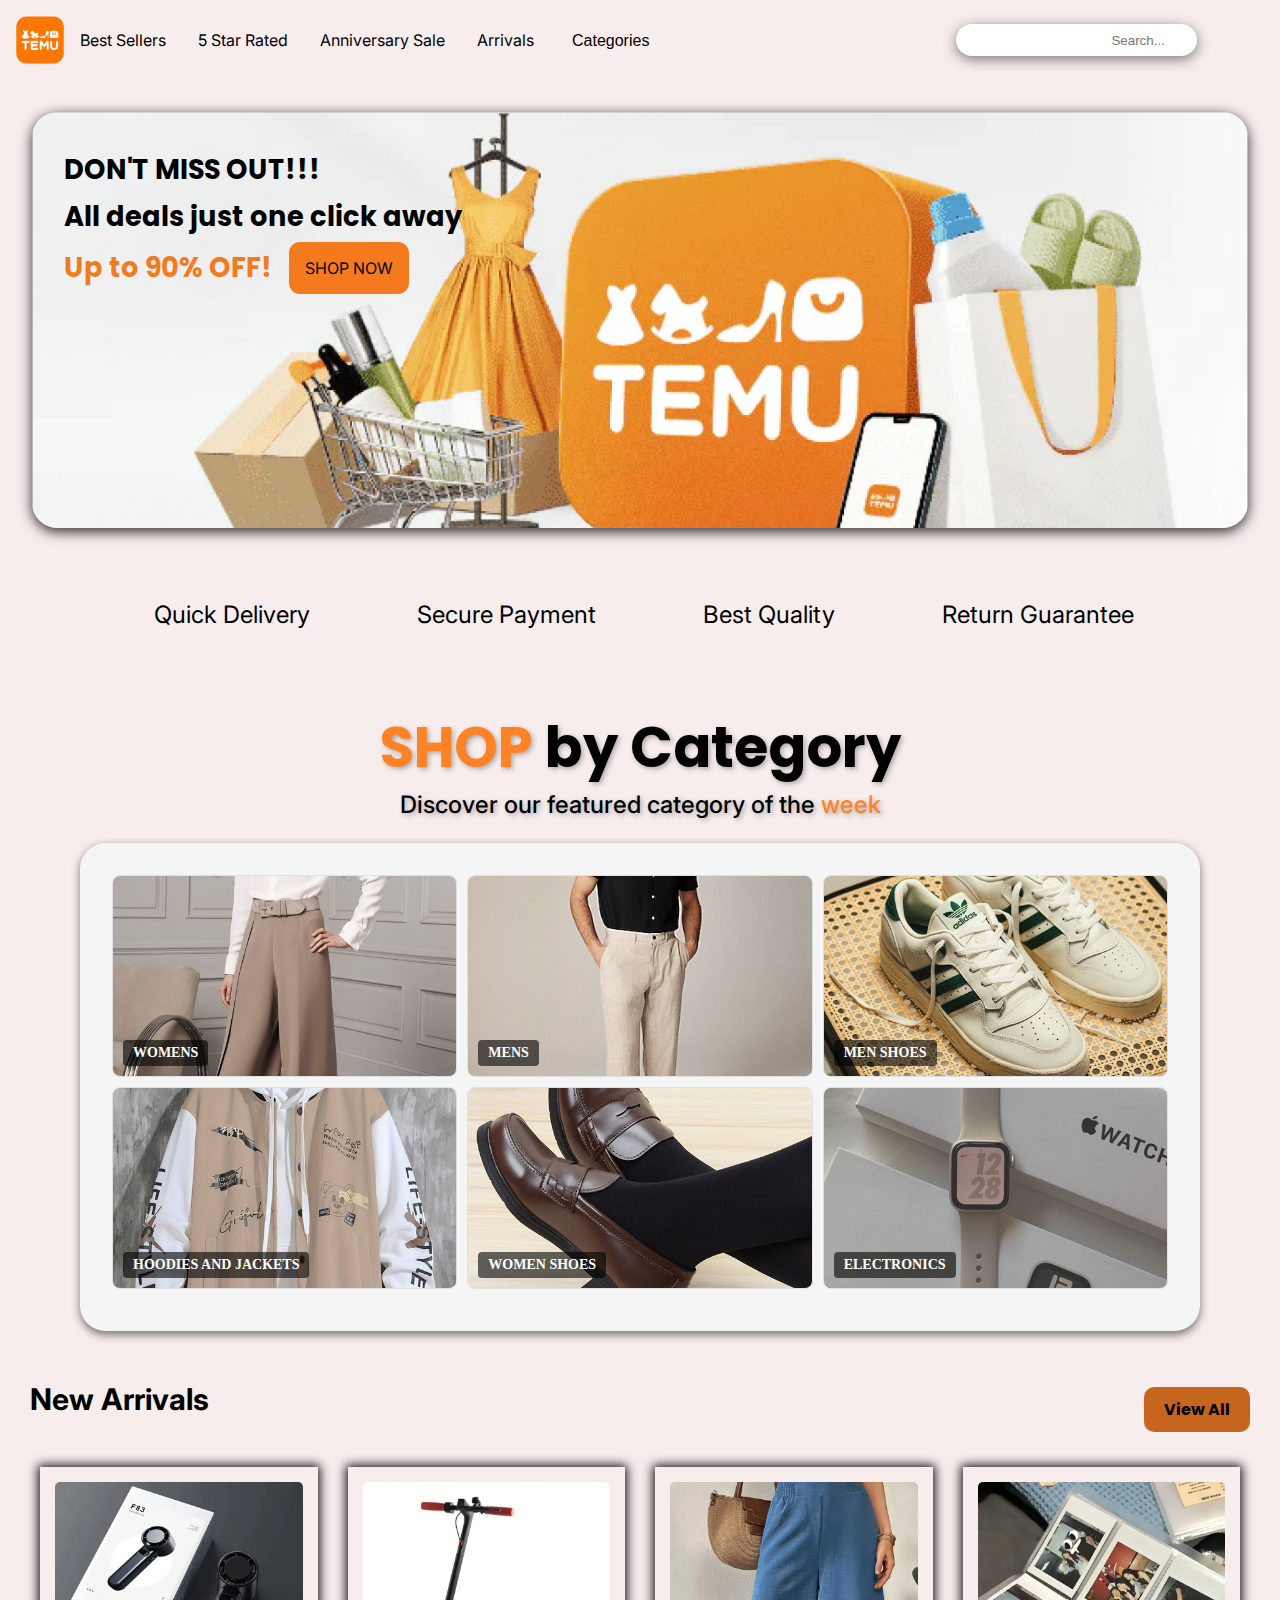
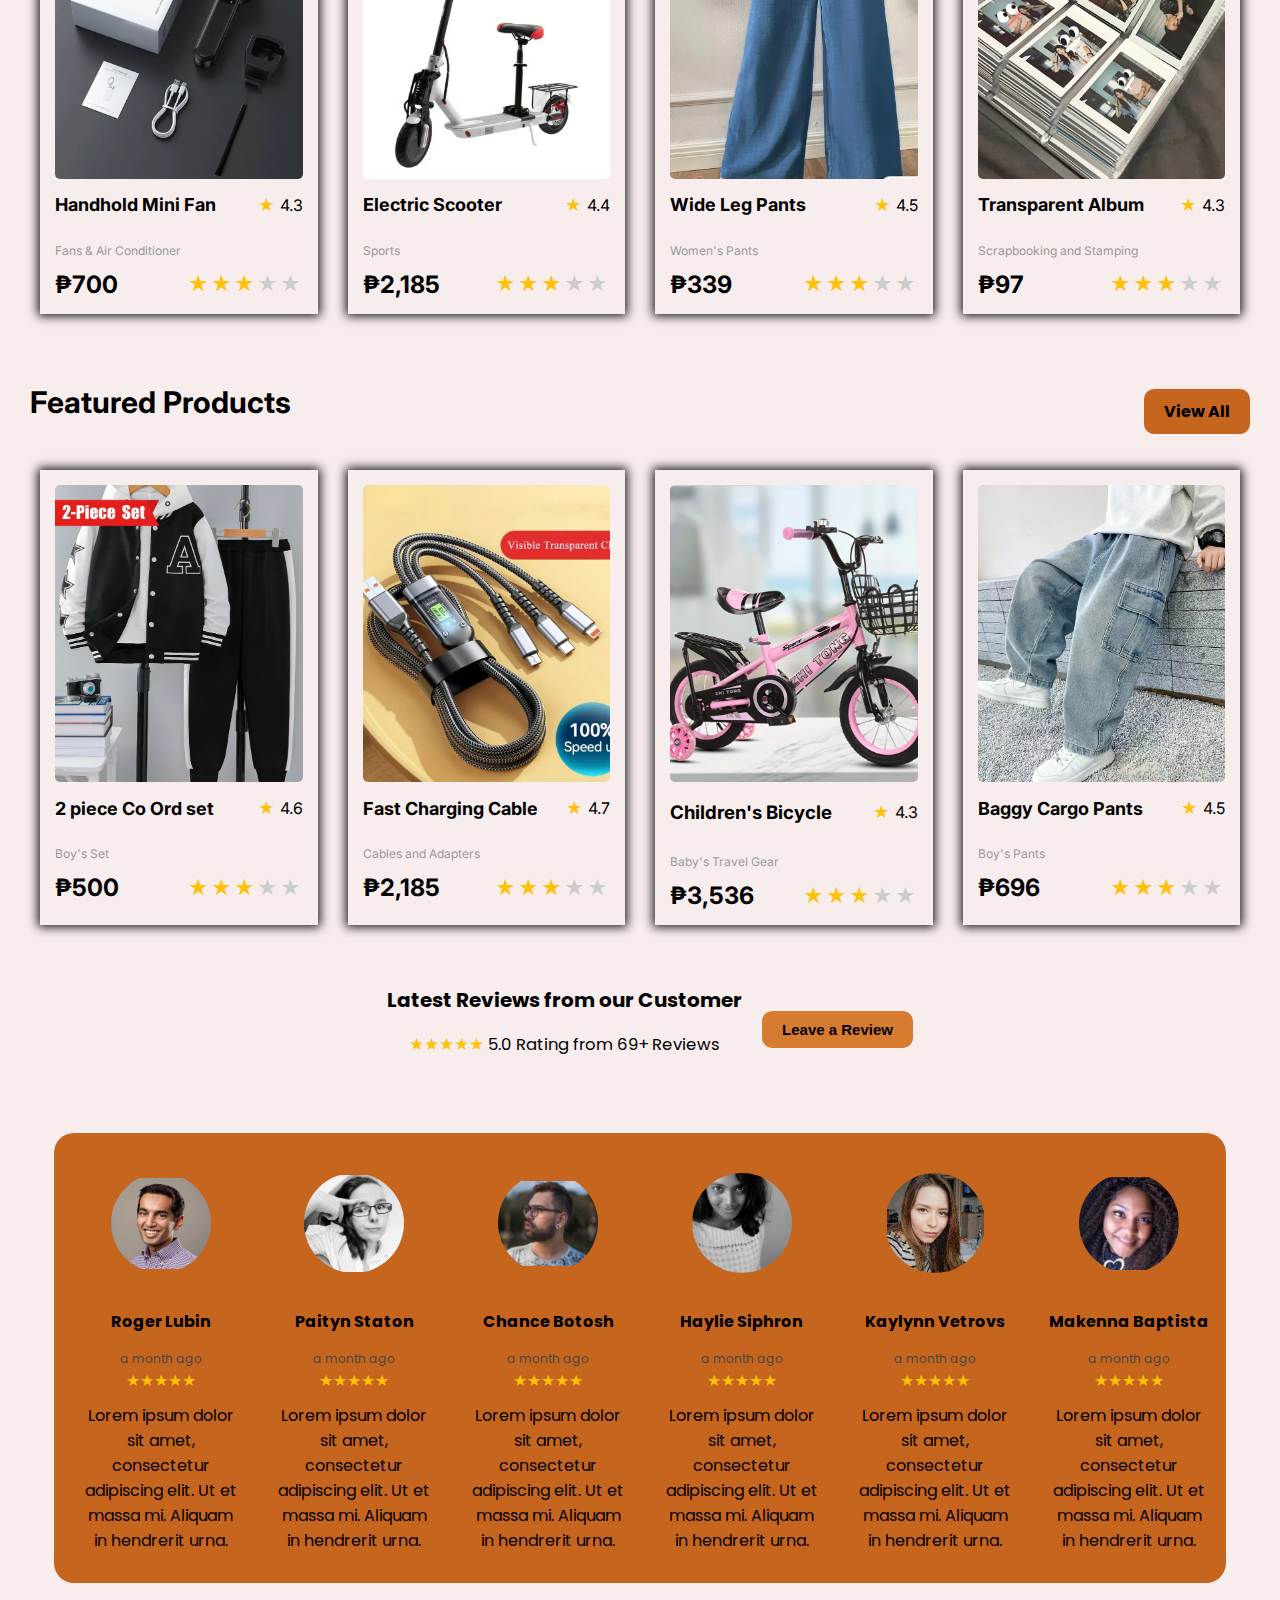
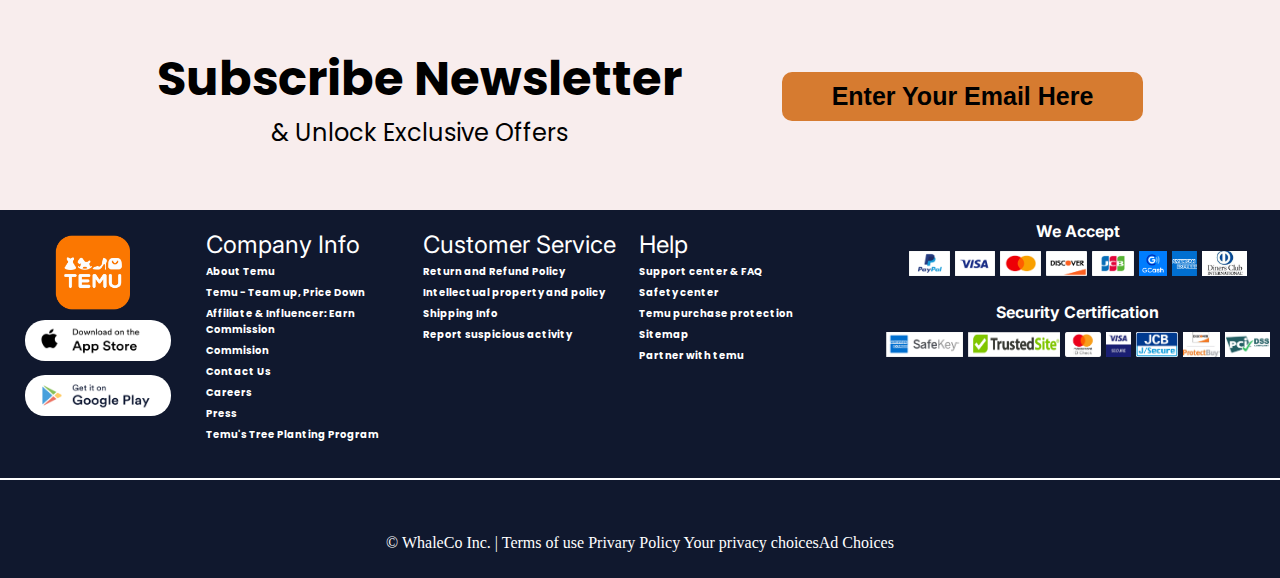
==== commit 90c1a4ab: "made a lot fo changes" ====
--- a/index.html
+++ b/index.html
@@ -60,6 +60,8 @@
         </div>
     </div>
 
+    <!-- OPTIONS -->
+
     <section class="options" id="options">
         <div class="container-grid">
             <!-- Quick Delivery -->
@@ -357,6 +359,9 @@
             </div>
         </div>
     </div>
+
+    <!-- REVIEW SECTION -->
+
     <section class="Review-section">
 
         <!-- Leave a review -->
@@ -447,6 +452,8 @@
             </div>
         </div>
     </section>
+
+    <!-- FOOTER -->
 
     <footer>
         <div class="footer">
--- a/styles.css
+++ b/styles.css
@@ -1,14 +1,13 @@
 @import url('https://fonts.googleapis.com/css2?family=Poppins:ital,wght@0,100;0,200;0,300;0,400;0,500;0,600;0,700;0,800;0,900;1,100;1,200;1,300;1,400;1,500;1,600;1,700;1,800;1,900&display=swap');
 @import url('https://fonts.googleapis.com/css2?family=Inter:ital,opsz,wght@0,14..32,100..900;1,14..32,100..900&display=swap');
 @import url('https://fonts.googleapis.com/css2?family=Antonio:wght@100..700&display=swap');
-
 
 :root{
     --text-color: #000;
     --bg-color: #F8EDED;
     --primary-color: #C6651D ;
-    --secondary-color: #B43F3F;
-    --accent-color: #FF8225;
+    --secondary-color: #d67b30;
+    --accent-color: #f46e08e8;
     --footer-color: #10182e;
     --footer-dark-color: #0c1120;
 
@@ -18,14 +17,14 @@
     --empty-color: #999;
     --contrast-color: #ff4500;
 
-    --first-font: "Poppines", sans-serif;
+    --first-font: "Poppins", sans-serif;
     --second-font: "Inter", sans-serif;
     --third-font: "Antonio", sans-serif;
 }
 
 html, body {
     overflow-x: hidden;
-    
+    font-size: 16px; /* Set base font size for rem scaling */
 }
 
 html{
@@ -43,29 +42,29 @@
     height: auto;
 }
 
-/* header */
+/* HEADER */
 
 .navbar{
     display: flex;
     justify-content: flex-start; 
     align-items: center;
-    padding: 10px;
-    font-family:var(--second-font);
+    padding: 1rem; /* Use rem for padding */
+    font-family: var(--second-font);
 }
 
 .navbar .logo {
-    margin-right: 20px;
+    margin-right: 1rem; /* rem for margins */
 }
 
 .logo {
-    width: 40px;
-    height: 40px;
+    width: 3rem;
+    height: 3rem;
     object-fit: cover;
 }
 
 .links {
     display: flex;
-    gap: 25px;
+    gap: 2rem; /* rem for spacing */
 }
 
 .hamburger {
@@ -78,16 +77,19 @@
     color: black;
 }
 
+.links a:hover, .dropbtn:hover{
+    text-decoration: underline;
+}
 
 .navbar .right-icons {
     margin-left: auto;
     display: flex;
     align-items: center;
-    gap: 20px;
+    gap: 1.5rem; /* rem */
 }
 
 .navbar .fa-user {
-    margin-right: 15px;
+    margin-right: 1.2rem;
 }
 
 .dropdown {
@@ -96,7 +98,7 @@
 }
 
 .dropbtn {
-    font-size: 16px;
+    font-size: 1rem; /* em for scaling */
     border: none;
     cursor: pointer;
     background-color: var(--bg-color);
@@ -106,14 +108,14 @@
     display: none;
     position: absolute;
     background-color: #f1f1f1;
-    min-width: 160px;
-    box-shadow: 0px 8px 16px rgba(0, 0, 0, 0.2);
+    min-width: 12rem; /* rem */
+    box-shadow: 0rem 0.5rem 1rem rgba(0, 0, 0, 0.2);
     z-index: 1;
 }
 
 .dropdown-content a {
     color: black;
-    padding: 12px 16px;
+    padding: 1rem 1.5rem; /* rem */
     text-decoration: none;
     display: block;
 }
@@ -131,13 +133,13 @@
 }
 
 #search-bar {
-    border-radius: 20px;
-    border: 0px;
-    width: 400px;
-    height: 20px;
+    border-radius: 2rem;
+    border: 0;
+    width: 25rem;
+    height: 1rem;
     text-align: right;
-    box-shadow: 0px 3px 10px rgba(0, 0, 0, 0.5);
-    padding-right: 30px; 
+    box-shadow: 0rem 0.2rem 0.8rem rgba(0, 0, 0, 0.5);
+    padding-right: 2rem; 
 }
 
 .search-container {
@@ -145,10 +147,9 @@
     display: inline-block;
 }
 
-
 .search-container i {
     position: absolute;
-    left: 10px;
+    left: 0.625rem;
     top: 50%;
     transform: translateY(-50%);
     color: black;
@@ -156,39 +157,38 @@
 
 
 input[type="text"] {
-    padding: 5px 10px 5px 30px;
-}
-
-
-/* Landing Page */
+    padding: 0.5rem 1rem 0.5rem 2rem;
+}
+
+/* LANDING PAGE */
 
 .landing-page {
     background-image: url(banner/temu-banner.png);
     object-fit: cover;
-    height: 380px;
+    height: 24rem; /* rem */
     display: flex;
     align-items: center;
     justify-content: center;
     background-size: cover;
     position: relative;
-    border-radius: 25px;
-    box-shadow: 0px 3px 10px rgba(0, 0, 0, .8);
-    margin: 20px;
-    padding: 10px;
+    border-radius: 1.6rem; /* rem */
+    box-shadow: 0rem 0.2rem 0.8rem rgba(0, 0, 0, .8);
+    margin: 2rem;
+    padding: 1rem;
 }
 
 .banner-content{
     text-align: left;
     position: absolute;
-    top: 75px;
-    left: 50px;
+    top: 2rem;
+    left: 2rem;
     z-index: 2;
-    gap: 10px;
+    gap: 0.8rem;
 }
 
 .banner-content p{
-    margin: 5px 0px;
-    font-size: 25px;
+    margin: 0.3rem 0rem;
+    font-size: 1.7rem;
     font-family: var(--first-font);
     font-weight: bold;
 }
@@ -206,35 +206,35 @@
 .btn-shop{
     background-color: var(--accent-color);
     border: none;
-    border-radius: 10px ;
-    padding: 5px 10px;
-    font-size: 15px;
+    border-radius: 0.7rem;
+    padding: 0.5rem 1rem;
+    font-size: 1rem;
     font-family: var(--second-font);
     cursor: pointer;
-    margin-left: 10px
-}
-
-/* benefits thing */
+    margin-left: 1rem;
+}
+
+/*  OPTIONS */
 
 .options {
     justify-content: center;
-    padding-left: 50px;
-    padding-right: 50px;
+    padding-left: 4rem;
+    padding-right: 4rem;
 }
 
 .container-grid{
     display: flex;
     justify-content: space-around;
-    padding: 10px;
-    margin: 10px;
+    padding: 1rem;
+    margin: 1rem;
     font-family: var(--second-font);
-    font-size: 20px;
+    font-size: 1.5rem;
 }
 
 .benefits {
     display: flex;
     align-items: center;
-    gap: 5px;
+    gap: 0.5rem;
 }
 
 /* Categories */
@@ -246,44 +246,42 @@
 
 .category-container h2{
     font-family: var(--first-font);
-    font-size: 50px;
-    margin: 0px;
+    font-size: 3.5rem;
+    margin: 0rem;
 }
 
 .category-container h2, .category-container p{
-    text-shadow: 2px 2px 5px rgba(0, 0, 0, 0.3);
+    text-shadow: 0.125rem 0.125rem 0.3125rem rgba(0, 0, 0, 0.3);
 }
 
 .category-container p {
     font-family: var(--second-font);
-    font-size: 20px;
-    margin: 0px 0px 20px 0px;
+    font-size: 1.5rem;
+    margin: 0rem 0rem 1.5rem 0rem;
     font-weight: 500;
 }
 
 .contrast {
     color: var(--contrast-color);
 }
-
-
 
 /* category-grid */
 .category-grid{
     background-color: whitesmoke;
     display: grid;
     grid-template-columns: repeat(4, 1fr);
-    grid-gap: 20px;
-    padding: 40px 60px 40px 30px;
-    border-radius: 20px;
-    box-shadow: 0px 2px 5px rgba(0, 0, 0, 0.5);
+    grid-gap: 1.5rem;
+    padding: 2rem;
+    border-radius: 1.6rem;
+    box-shadow: 0rem 0.2rem 0.5rem rgba(0, 0, 0, 0.5);
     margin: 0 auto;
-    width: calc(100% - 80px);
-    max-width: 1200px; 
+    width: calc(100% - 5rem);
+    max-width: 75rem; 
     box-sizing: border-box;
 }
 
 .category {
-    border: 2px solid black;
+    border: 0.1rem solid black;
 }
 
 .item1, .item5, .item3, .item4, .item2, .item6 {
@@ -303,51 +301,55 @@
 }
 
 
-
 /* Featured products */
 
 .Prod-feat, .Prod-Arrivals{
     display: flex;
     justify-content: center;
     align-items: center;
-    padding: 20px;
-    margin: 10px 0 0 0;
+    padding: 0rem 1.25rem; /* rem */
+    margin: 0rem 0.625rem; /* rem */
 }
 
 .Prod-feat .header-name, .Prod-Arrivals .header-name{
     display: flex;
-    gap: 15px;
-    font-size: 30px ;
+    gap: 0.9375rem; /* rem */
+    font-size: 1.875rem; /* rem */
     font-family: var(--second-font);
     font-weight: bold;
+    margin: 0 0 1.25rem 0; /* rem */
 }
 
 .Prod-feat .right-nav, .Prod-Arrivals .right-nav {
     margin-left: auto;
     display: flex;
     align-items: center;
-    gap: 10px;
+    gap: 0.625rem; /* rem */
 }
   
 .viewAll {
-    padding: 10px 20px;
-    font-size: 16px;
-    border-radius: 10px;
-    border: 0px;
+    padding: 0.625rem 1.25rem; /* rem */
+    font-size: 1rem; /* rem */
+    border-radius: 0.625rem; /* rem */
+    border: none;
     background-color: var(--primary-color);
     font-family: var(--first-font);
     font-weight: bold;
     cursor: pointer;
 }
 
+.Featured {
+    margin: 2.5rem 0 0 0; /* rem */
+}
+
 
 /* product grid */
 .product-container {
     display: flex;
     justify-content: center;
-    padding: 20px;
-    margin: 20px;
-    gap: 30px;
+    padding: 0 1.25rem; /* rem */
+    margin: 0 1.25rem; /* rem */
+    gap: 1.875rem; /* rem */
 }
 
 .product-card {
@@ -355,10 +357,9 @@
     font-family: var(--second-font);
     display: flex;
     flex-direction: column;
-    padding: 15px;
+    padding: 0.9375rem; /* rem */
     width: auto;
-
-    max-width: 100%; /* Ensure card fits within its container */
+    max-width: 100%;
     box-sizing: border-box;
 }
 
@@ -375,7 +376,7 @@
 }
 
 .product-title {
-    font-size: 18px;
+    font-size: 1.125rem; /* rem */
     font-weight: bold;
     margin: 0;
 }
@@ -386,17 +387,17 @@
 }
 
 .star-overall {
-    font-size: 16px;
-    color: var(--star-color)
+    font-size: 1rem; /* rem */
+    color: var(--star-color);
 }
 
 .rating-value {
-    font-size: 16px;
-    margin-left: 5px;
+    font-size: 1rem; /* rem */
+    margin-left: 0.3125rem; /* rem */
 }
 
 .product-category {
-    font-size: 12px;
+    font-size: 0.75rem; /* rem */
     color: var(--empty-color);
 }
 
@@ -404,11 +405,11 @@
     display: flex;
     justify-content: space-between;
     align-items: center;
-    margin-top: 0px;
+    margin-top: 0;
 }
 
 .product-price {
-    font-size: 24px;
+    font-size: 1.5rem; /* rem */
     font-weight: bold;
     margin: 0;
 }
@@ -418,9 +419,9 @@
 }
 
 .star {
-    font-size: 20px;
+    font-size: 1.25rem; /* rem */
     color: var(--star-color);
-    margin-right: 2px;
+    margin-right: 0.125rem; /* rem */
 }
 
 .star.empty {
@@ -434,9 +435,9 @@
     display: flex;
     justify-content: center;
     align-items: center;
-    padding: 10px 20px;
+    padding: 0.625rem 1.25rem; /* rem */
     font-family: var(--first-font);
-    margin: 30px;
+    margin: 1.875rem; /* rem */
 }
 
 .subscribe-offer{
@@ -447,16 +448,16 @@
     display: flex;
     align-items: center;
     flex-direction: column;
-    padding: 20px;
+    padding: 1.25rem; /* rem */
 }
 
 .review-header{
-    font-size: 20px;
+    font-size: 1.25rem; /* rem */
     font-weight: bold;
 }
 
 .review-star, .review-rating {
-    font-size: 16.5px;
+    font-size: 1.03125rem; /* rem */
 }
 
 .review-star{
@@ -465,84 +466,81 @@
 
 .review-btn, .email-btn {
     background-color: var(--secondary-color);
-    padding: 10px 20px;
-    border: 0;
-    border-radius: 10px;
-    font-size: 15px;
+    padding: 0.625rem 1.25rem; /* rem */
+    border: none;
+    border-radius: 0.625rem; /* rem */
+    font-size: 0.9375rem; /* rem */
     font-weight: bold;
     cursor: pointer;
 }
 
 .subscribe-offer{
-    padding: 0px 50px;
+    padding: 0 3.125rem; /* rem */
 }
 
 .email-btn{
-    padding: 10px 50px;
-    font-size: 25px;
+    padding: 0.625rem 3.125rem; /* rem */
+    font-size: 1.5625rem; /* rem */
 }
 
 .subscribe-info{
-    padding-right: 100px;
+    padding-right: 6.25rem; /* rem */
 }
 
 .sub-heading{
-    font-size: 48px;
+    font-size: 3rem; /* rem */
     font-weight: bold;
 }
 
 .sub-text{
-    font-size: 24px;
-}
+    font-size: 1.5rem; /* rem */
+}
+
 
 /* review section */
 .review-div {
     display: flex;
     justify-content: center; 
     align-items: center; 
-   
 }
 
 .review-grid {
     background-color: var(--primary-color);
-    border-radius: 20px;
-    padding: 10px;
+    border-radius: 1.25rem; /* rem */
+    padding: 0.625rem; /* rem */
     margin: 0; 
-    height: 400px; 
+    height: auto; /* rem */
     width: 100%;
     max-width: 90vw; 
     display: grid;
     grid-template-columns: repeat(6, 1fr);
-    align-items: center;
-    gap: 10px;
+    align-items: start;
+    gap: 0.625rem; /* rem */
     font-family: var(--first-font);
-
 }
 
 .review-card {
-    width: calc(100% - 10px); 
+    width: calc(100% - 0.625rem); /* rem */
     height: auto; 
     display: flex;
     flex-direction: column;
     align-items: center;
     text-align: center;
-    padding: 10px;
-    border-radius: 20px;
-}
-
+    padding: 0.625rem; /* rem */
+    border-radius: 1.25rem; /* rem */
+}
 
 .profile {
-    border-radius: 50px;
-    height: 100px;
-    width: 100px;
-    margin: 20px;
+    border-radius: 3.125rem; /* rem */
+    height: 6.25rem; /* rem */
+    width: 6.25rem; /* rem */
+    margin: 1.25rem; /* rem */
     object-fit: contain;
-
 }
 
 .reviewer {
     font-weight: bold;
-    font-size: 16px;
+    font-size: 1rem; /* rem */
 }
 
 .timeline, .star-review, .review-comment{
@@ -551,64 +549,67 @@
 }
 
 .timeline{
-    font-size: 12px;
+    font-size: 0.75rem; /* rem */
     color: #464646;
 }
 
 .star-review{
-    color: var(--star-color)
+    color: var(--star-color);
 }
 
 .review-comment{
-    padding: 10px;
-}
+    padding: 0.625rem; /* rem */
+}
+
 
 /* FOOTER  /////////// */
 
 .footer {
     background-color: var(--footer-color);
-    color: var(--base-color)
-}
-
-.footer-column{
-    display: flex;
-}
-
-.footer-left{
-    width: 300px; 
-    display: flex;
-    flex-direction: column;
-}
-
-.footer-logo{
-    display: flex;
-    flex-direction: column;
-    align-items: center;
-    margin: 20px;   
+    color: var(--base-color);
+}
+
+.footer-column {
+    display: flex;
+}
+
+.footer-left {
+    width: 18.75rem; /* rem */
+    display: flex;
+    flex-direction: column;
+}
+
+.footer-logo {
+    display: flex;
+    flex-direction: column;
+    align-items: center;
+    margin: 1.25rem; /* rem */
 }
 
 .logo1 {
-    width: 75px;
-    height: 75px;
-    margin: 5px;
+    width: 4.6875rem; /* rem */
+    height: 4.6875rem; /* rem */
+    margin: 0.3125rem; /* rem */
     object-fit: cover;
-} .logo2, .logo3{
-    margin: 5px;
-    width: 150px;
-    border-radius: 20px ;
+}
+
+.logo2, .logo3 {
+    margin: 0.3125rem; /* rem */
+    width: 9.375rem; /* rem */
+    border-radius: 1.25rem; /* rem */
 }
 
 .footer-middle {
-    width: 650px;
-    padding: 20px 0px 20px 20px;
-    font-size: 10px;
+    width: 40.625rem; /* rem */
+    padding: 1.25rem; /* rem */
+    font-size: 0.625rem; /* rem */
     display: flex;
     justify-content: space-between;
-    margin: 0px auto;
+    margin: 0 auto;
 }
 
 .th-header-title {
-    font-size: 24px;
+    font-size: 1.5rem; /* rem */
     font-family: var(--second-font);
 }
 
@@ -617,21 +618,19 @@
     flex-direction: column;
     padding: 0;
     margin: 0;
-    width: 400px;       
-}
-
+    width: 25rem; /* rem */
+}
 
 .th-header-content ul, 
 ul {
     padding-left: 0;
     margin: 0;
-    
 }
 
 .table-links {
     display: block;
     text-align: left; 
-    margin: 5px 0;
+    margin: 0.3125rem 0; /* rem */
     color: var(--base-color);
     text-decoration: none;
     font-family: var(--first-font);
@@ -647,41 +646,40 @@
     display: none;
 }
 
-
-.footer-right {  
+.footer-right {
     display: flex;
     flex-direction: column;
     align-items: center;
     font-family: var(--first-font);
-    margin: 0 auto; 
-    font-size: 8px; 
-    width: 50%; 
-    max-width: 70vw; 
-    box-sizing: border-box; 
-    padding: 0 10px; 
-}  
+    margin: 0 auto;
+    font-size: 0.5rem; /* rem */
+    width: 50%;
+    max-width: 70vw;
+    box-sizing: border-box;
+    padding: 0 0.625rem; /* rem */
+}
 
 .footer-payments {
     display: flex;
     flex-direction: column;
-    align-items: center; 
-    margin-bottom: 15px; 
+    align-items: center;
+    margin-bottom: 0.9375rem; /* rem */
 }
 
 .payment-grid, .security-grid {
-    width: 100%; 
-    box-sizing: border-box; 
+    width: 100%;
+    box-sizing: border-box;
 }
 
 .payment-grid {
     display: grid;
     grid-template-columns: repeat(8, auto);
-    gap: 5px; 
+    gap: 0.3125rem; /* rem */
 }
 
 .payment-icons, .security-icons {
-    height: 25px; 
-    margin: 0 !important; 
+    height: 1.5625rem; /* rem */
+    margin: 0 !important;
     padding: 0 !important;
 }
 
@@ -693,20 +691,19 @@
 
 .security-grid {
     display: grid;
-    grid-template-columns: repeat(7,auto);
-    gap: 5px;
+    grid-template-columns: repeat(7, auto);
+    gap: 0.3125rem; /* rem */
 }
 
 .accept-head, .security-head {
-    font-size: 16px; 
-    margin-bottom: 10px;
+    font-size: 1rem; /* rem */
+    margin-bottom: 0.625rem; /* rem */
     font-family: var(--second-font);
 }
 
-
 .line-break {
-    border: 2.4px solid white;
-    margin: 10px 0px;
+    border: 0.03125rem solid white; /* rem */
+    margin: 0.625rem 0; /* rem */
 }
 
 /* links */
@@ -715,31 +712,30 @@
     display: flex;
     flex-direction: column;
     text-align: center;
-    padding: 10px;
+    padding: 0.625rem; /* rem */
 }
 
 .fa-brands {
-    color:white;
+    color: white;
 }
 
 .socials-grid {
     margin: 0;
 }
 
-.social-links{
-    margin: 2.5px;
-}
-
-.last-text{
-    color: white;   
-}
-
-.last-text a{
+.social-links {
+    margin: 0.15625rem; /* rem */
+}
+
+.last-text {
+    color: white;
+}
+
+.last-text a {
     text-decoration: none;
-    color: var(--base-color)
+    color: var(--base-color);
 }
 
 .last-text a:hover {
     text-decoration: underline;
-}
-
+}--- a/media-queries.css
+++ b/media-queries.css
@@ -4,36 +4,49 @@
         display: none;
         flex-direction: column;
         position: absolute;
-        top: 60px;
-        left: 0;
-        width: 100%;
+        top: 4rem; /* rem */
+        width: 70%;
         background-color: var(--base-color); 
-        box-shadow: 0 2px 10px rgba(0, 0, 0, 0.1);
+        box-shadow: 0 0.125rem 0.625rem rgba(0, 0, 0, 0.1);
         z-index: 10;
     }
 
+    .links a {
+        margin-left: 0.1rem; /* rem */
+    }
+    
     .dropdown {
         background-color: var(--base-color);
     }
 
+    .dropbtn {
+        background-color: var(--base-color);
+    }
+
     .navbar {
         display: flex;
         justify-content: space-between;
+    }
+    
+    .navbar .logo {
+        margin-right: 1rem; /* rem for margins */
     }
 
     #search-bar {
         width: 75%;
+        
     }
 
     .links.active {
         display: flex;
-        border-radius: 10px;
-        padding: 10px;
+        border-radius: 0.625rem; /* rem */
+        padding: 0.725rem; /* rem */
         margin: 0;
     }
 
     .hamburger {
         display: block;
+
     }
 
     .right-icons {
@@ -43,8 +56,8 @@
     /* Landing page */
 
     .landing-page {
-        height: 120px; 
-        padding: 10px;
+        height: 7.5rem; /* rem */
+        padding: 0.625rem; /* rem */
         margin: 0 auto;
         background-size: cover;
         background-position: center;
@@ -53,23 +66,23 @@
     }
 
     .banner-content {
-        top: 30px;
-        left: 20px;
+        top: 1.875rem; /* rem */
+        left: 1.25rem; /* rem */
     }
 
     .banner-content h2 {
-        font-size: 12px; 
+        font-size: 0.75rem; /* rem */
     }
 
     .banner-content p {
-        font-size: 10px;
+        font-size: 0.625rem; /* rem */
     }
 
     .btn-shop {
-        font-size: 10px; 
-        padding: 5px 10px; 
-        border-radius: 5px;
-        margin: 4px;
+        font-size: 0.375rem; /* rem */
+        padding: 0.3125rem 0.625rem; /* rem */
+        border-radius: 0.3125rem; /* rem */
+        margin: 0.3125rem; /* rem */
     }
 
     .options {
@@ -77,9 +90,9 @@
     }
 
     .category-container h2 {
-        font-size: 14px;
+        font-size: 0.875rem; /* rem */
         position: absolute;
-        left: 20px;
+        left: 1.25rem; /* rem */
     }
 
     .category-container p {
@@ -94,13 +107,13 @@
     .category-grid {
         display: grid;
         grid-template-columns: repeat(5, 1fr); 
-        grid-gap: 10px; 
-        padding: 20px 10px;
+        grid-gap: 0.625rem; /* rem */
+        padding: 1.25rem 0.625rem; /* rem */
         height: auto;
         width: 100%; 
         box-sizing: border-box;
         border-radius: 0;
-        margin: 5px 0;
+        margin: 0.3125rem 0; /* rem */
     }
 
     .item1, .item5, .item3, .item4, .item2, .item6 {
@@ -116,7 +129,7 @@
     }
 
     .prod-feat {
-        font-size: 10px;
+        font-size: 0.625rem; /* rem */
         margin: 0;
     }
 
@@ -127,7 +140,7 @@
 
     .product-card {    
         width: 100%;
-        margin: 10px;
+        margin: 0.625rem; /* rem */
         box-sizing: border-box;
     }
 
@@ -137,23 +150,23 @@
     }
 
     .product-title {
-        font-size: 16px;
+        font-size: 1rem; /* rem */
     }
 
     .star-overall, .rating-value {
-        font-size: 14px;
+        font-size: 0.875rem; /* rem */
     }
 
     .product-category {
-        font-size: 10px;
+        font-size: 0.625rem; /* rem */
     }
 
     .product-price {
-        font-size: 20px;
+        font-size: 1.25rem; /* rem */
     }
 
     .star {
-        font-size: 14px;
+        font-size: 0.875rem; /* rem */
     }
 
     .Review-section {
@@ -173,31 +186,31 @@
     }
 
     .footer {
-        margin-top: 50px;
+        margin-top: 3.125rem; /* rem */
     }
 
     .footer-middle {
         flex-direction: column;
         width: 100%;
-        padding: 10px;
+        padding: 0.625rem; /* rem */
     }
 
     .footer-bottom {
         background-color: var(--footer-dark-color);
-        padding-top: 20px;
+        padding-top: 1.25rem; /* rem */
     }
 
     .dropdown-toggle {
         background: none;
         border: none;
-        font-size: 16px;
-        color: var(--base-color);
+        font-size: 1rem; /* rem */
+        color: var(--bg-color);
         cursor: pointer;
         text-align: left;
-        padding: 10px 0;
+        padding: 0.625rem 0; /* rem */
         display: flex;
         font-weight: bold;
-        border-bottom: 1px solid var(--text-color);
+        border-bottom: 0.0625rem solid var(--text-color);
     }
 
     .th-header-title {
@@ -206,9 +219,8 @@
 
     .th-header-content ul, ul {
         font-weight: normal;
-        font-size: 16px;
-        margin: 10px 0;
-
+        font-size: 1rem; /* rem */
+        margin: 0.625rem 0; /* rem */
     }
 
     .line-break {
@@ -220,11 +232,11 @@
     }
 
     .social-links {
-        margin: 5px;
+        margin: 0.3125rem; /* rem */
     }
 
     .last-text {
-        font-size: 12px;
+        font-size: 0.75rem; /* rem */
         display: flex;
         flex-direction: column;
         align-items: center;
@@ -233,28 +245,28 @@
 
     .Prod-feat {
         margin: 0;
-        padding: 5px 20px;
+        padding: 0.3125rem 1.25rem; /* rem */
     }
 
     .Prod-feat .header-name {
-        font-size: 16px !important;
-        margin: 0px 10px !important;
+        font-size: 1rem !important; /* rem */
+        margin: 0 0.625rem !important; /* rem */
     }
 
     .Prod-feat .right-nav .viewAll {
-        font-size: 12px;
-        padding: 10px 15px;
+        font-size: 0.75rem; /* rem */
+        padding: 0.625rem 0.9375rem; /* rem */
     }
 
     .product-container {
         padding: 0 !important;
-        margin: 0 25px !important;
+        margin: 0 1.5625rem !important; /* rem */
     }
 
     .product-card {
         width: 100%; 
         margin: 0; 
-        box-shadow: 0 0 5px 1px rgb(18, 18, 18); 
+        box-shadow: 0 0 0.3125rem 0.0625rem rgb(18, 18, 18); 
     }
 
     .product-card:hover {
@@ -268,7 +280,7 @@
 
     .category-grid {
         grid-template-columns: 1fr 1fr; 
-        grid-gap: 10px;  
+        grid-gap: 0.625rem; /* rem */  
     }
 
     .womens, .mens, .men-shoes, .hoodies-jackets, .women-shoes, .electronics {
@@ -277,3 +289,165 @@
 }
 
 
+@media (max-width: 1024px) and (max-height: 800px) {
+    .navbar.active .links {
+        display: flex; 
+        flex-direction: column; 
+        width: 100%; 
+        background-color: white; 
+        position: absolute; 
+        top: 100%; 
+        left: 0; 
+        box-shadow: 0 2px 5px rgba(0, 0, 0, 0.2); 
+        z-index: 1; 
+    }
+}
+
+@media (min-width: 1025px) {
+    .links a, .dropdown{
+        font-size: 1rem; /* Adjust this size as needed */
+    }
+
+    #search-bar{
+        width: auto;
+    }
+}
+
+/* MEDIUM AND LARGESCREEN */
+@media (max-width: 1024px) {
+
+    .navbar {
+        flex-wrap: nowrap; 
+        justify-content: space-between; 
+        align-items: center; 
+        padding: 0.5rem; 
+    }
+
+    .logo {
+        margin-right: 1rem;
+    }
+
+    .links {
+        display: none; 
+    }
+
+    .hamburger {
+        display: block;
+        cursor: pointer;
+        margin-left: 0; 
+        padding: 0; 
+        font-size: 1.5rem; 
+    }
+
+    .right-icons {
+        flex: 1; 
+        display: flex;
+        justify-content: flex-end; 
+        gap: 1rem; 
+        margin-left: auto; 
+    }
+
+    .search-container {
+        display: flex; 
+        align-items: center;
+        margin-left: 1rem; 
+    }
+
+    #search-bar {
+        width: auto;
+        max-width: 250px;
+        padding: 0.5rem; 
+        flex-grow: 1; 
+        margin: 0; 
+    }
+
+    .search-container i {
+        margin-right: 0.5rem; 
+        color: black
+    }
+
+    /*OPTIONS*/
+
+    .options {
+        padding-left: 2rem; 
+        padding-right: 2rem;
+    }
+
+    .container-grid {
+        padding: 0.5rem; 
+        margin: 0.5rem; 
+        font-size: 1.2rem; 
+    }
+
+    .benefits {
+        margin: 0 1rem; 
+        font-size: 1.2rem; 
+    }
+
+    .product-container {
+        display: grid;
+        grid-template-columns: repeat(2, 1fr); /* Create two equal columns */
+        gap: 1.875rem; /* Maintain the gap between items */
+    }
+
+    /* REVIEW */
+
+    .review-div {
+        flex-direction: column; 
+        align-items: center; 
+        padding: 1rem;
+    }
+
+    .review-grid {
+        grid-template-columns: repeat(3, 1fr); 
+        width: 100%; 
+        height: auto;
+    }
+
+    .review-card {
+        width: auto; 
+        padding: 1rem; 
+    }
+
+    /* Adjust subscribe-container */
+    .subscribe-container {
+        flex-direction: column; 
+        align-items: center;
+        margin-top: 2rem; 
+        padding: 1rem; 
+    }
+
+    .subscribe-info {
+        padding-right: 0; 
+        text-align: center; 
+    }
+
+    /* FOOTER*/
+
+    .footer-column {
+        flex-direction: column; 
+        align-items: center; 
+    }
+
+    .footer-left,
+    .footer-middle {
+        width: 100%; 
+        margin: 0; 
+        text-align: center; 
+    }
+
+    .footer-middle {
+        display: flex;
+        flex-direction: column;
+        align-items: center; 
+        padding: 0; 
+    }
+
+    .footer-right {
+        width: 100%;
+        margin-top: 1rem; 
+        text-align: center; 
+    }
+
+    
+}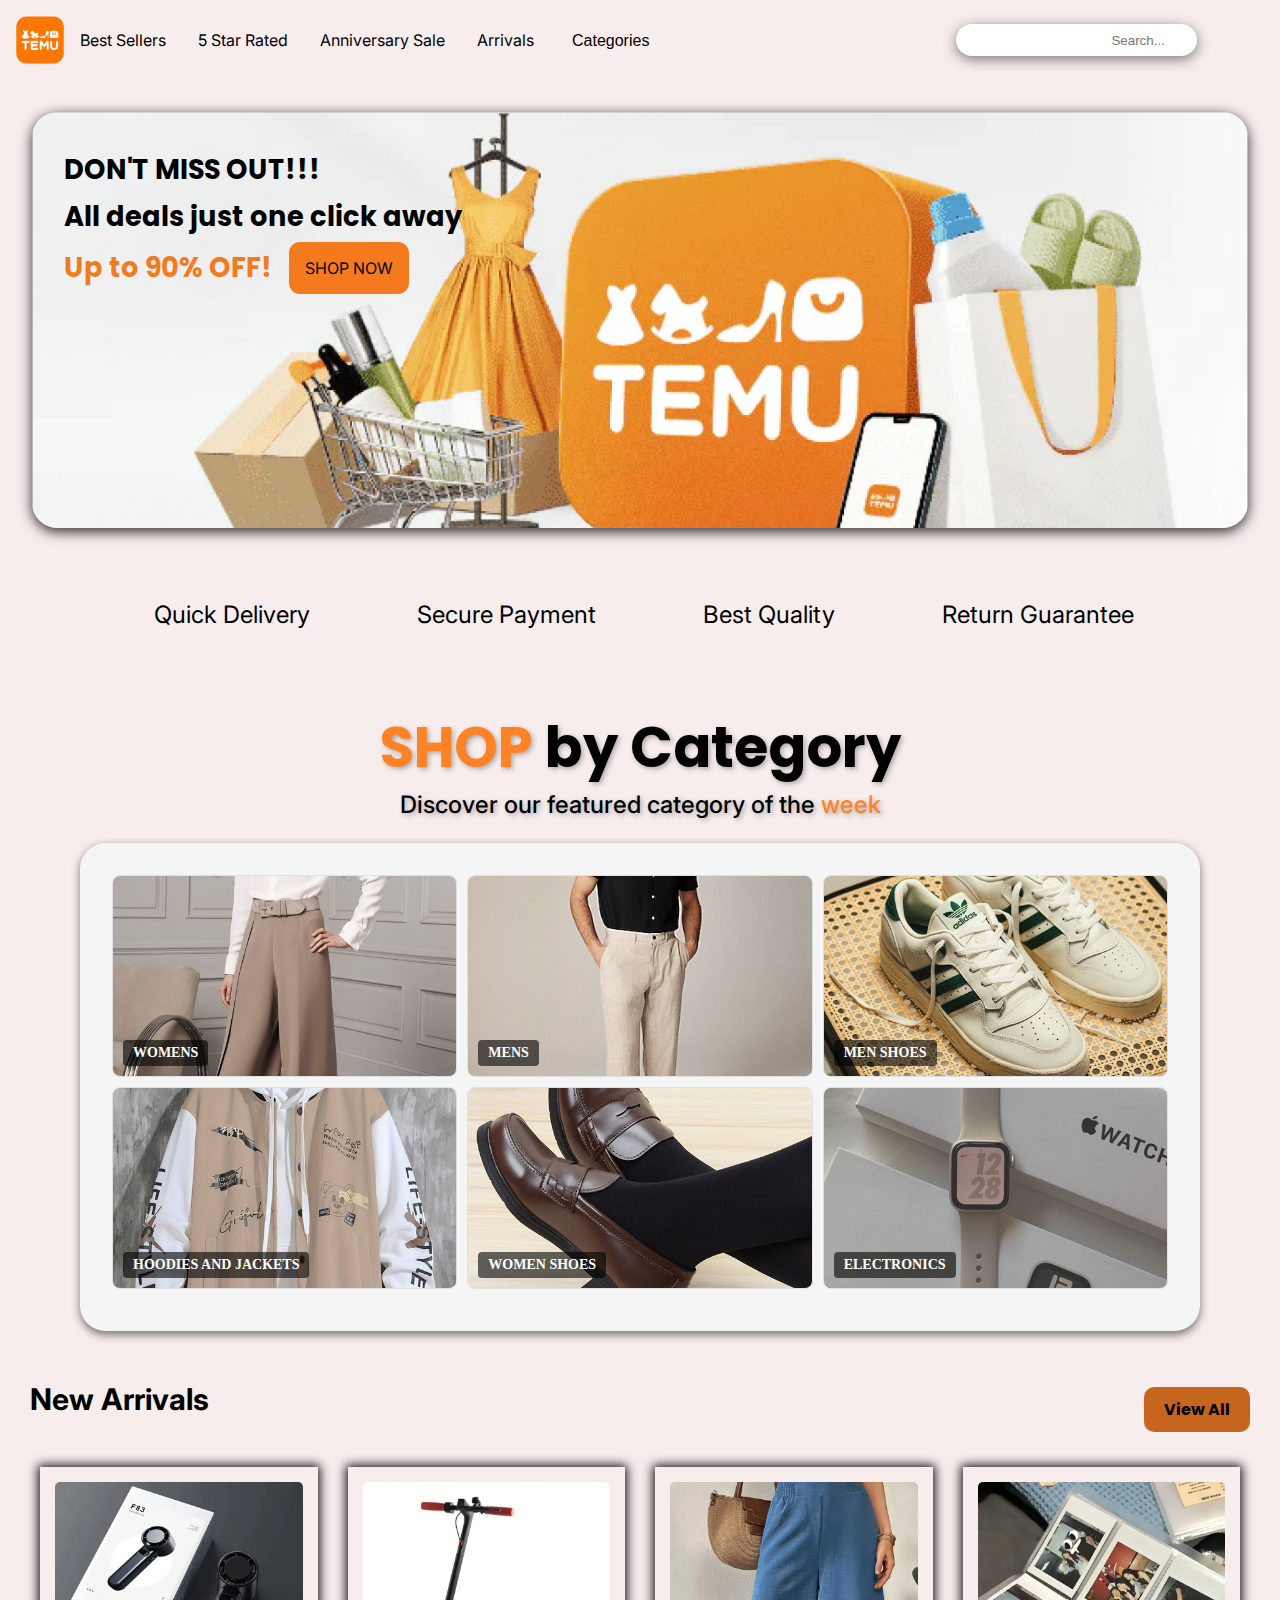
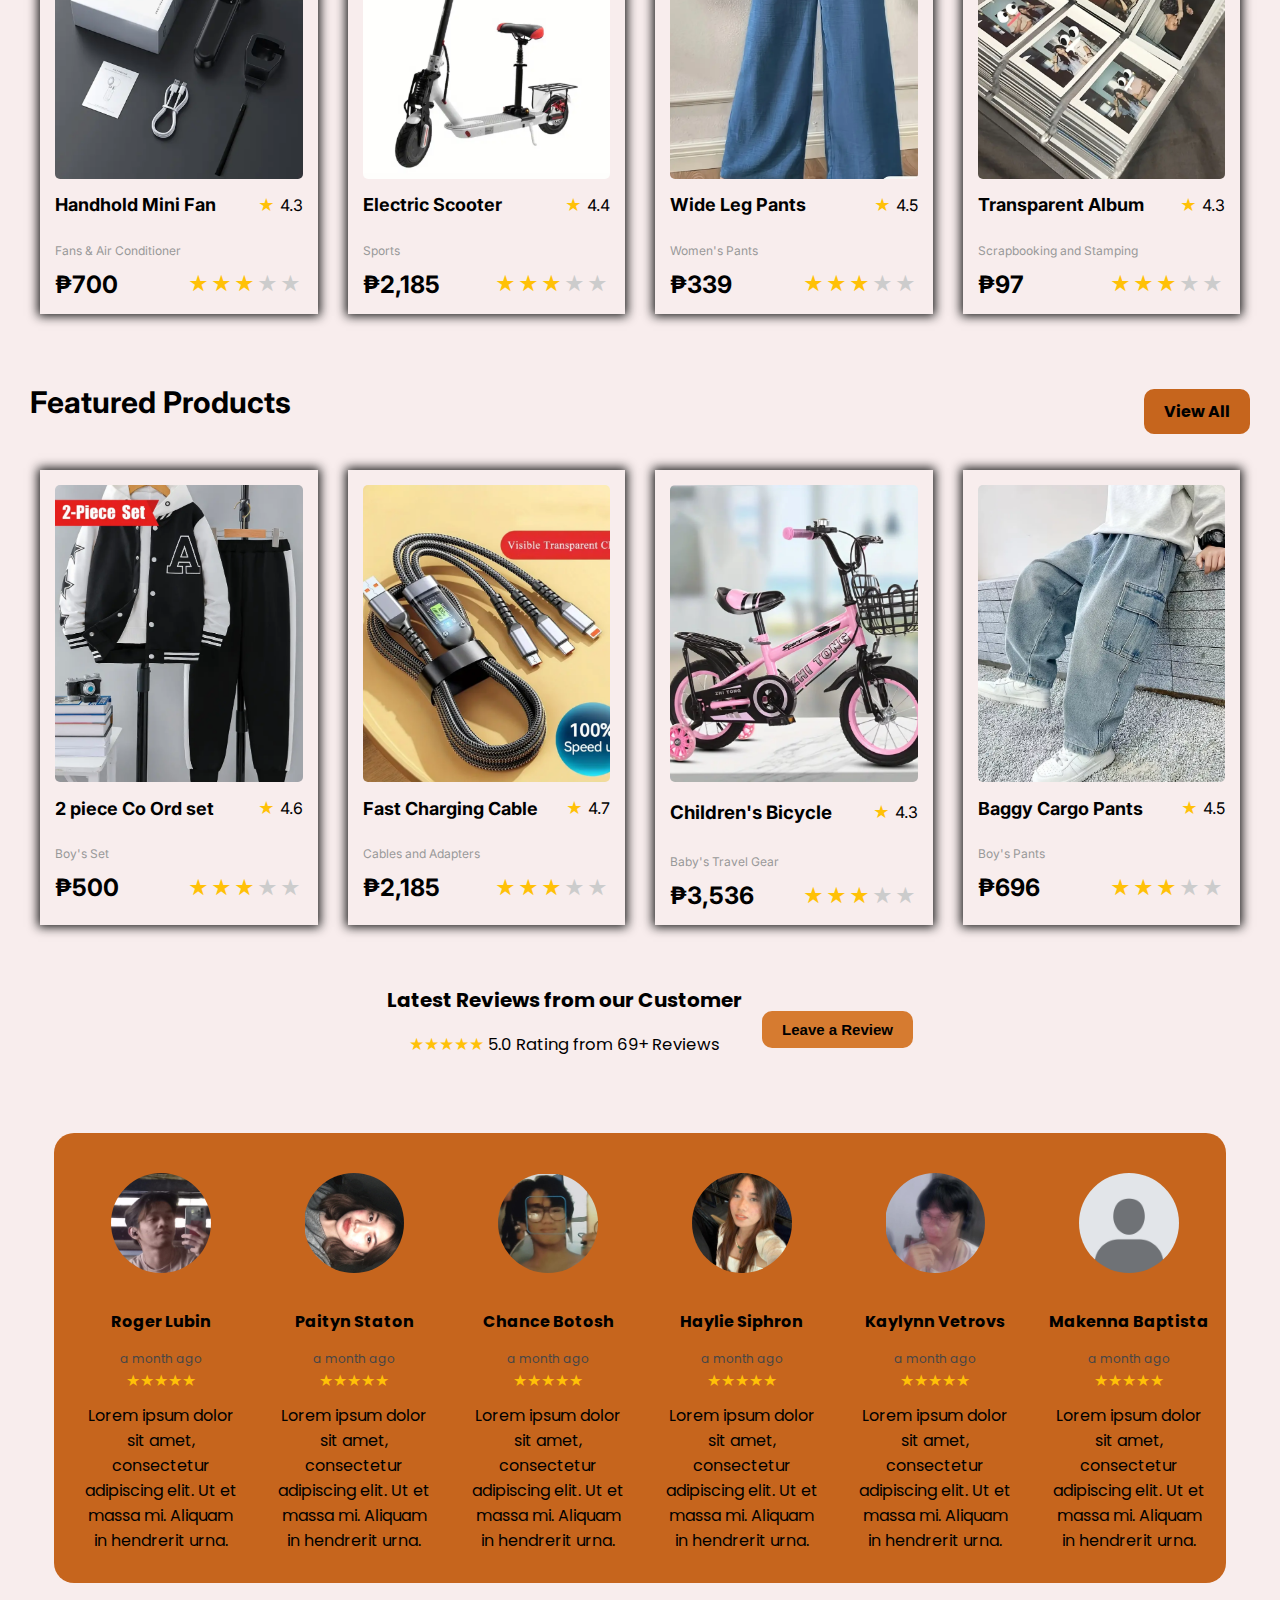
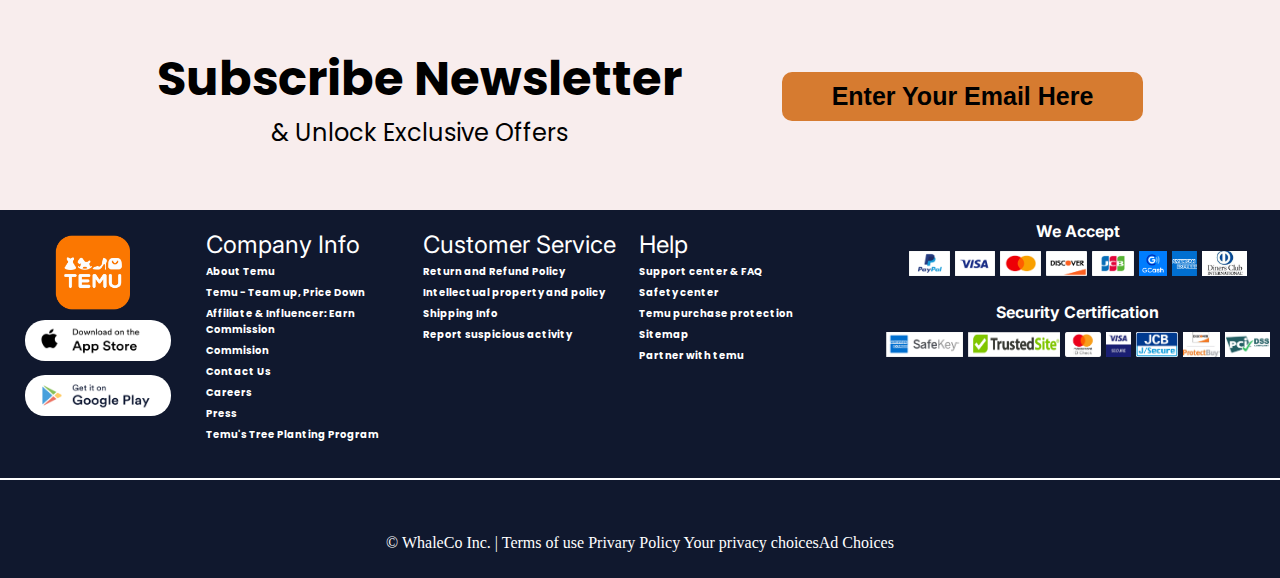
==== commit 34f0bec2: ""Updated animation.css with new hover effects, changed image file extensions in index.html, removed " ====
--- a/index.html
+++ b/index.html
@@ -380,7 +380,7 @@
             <div class="review-grid">
 
                 <div class="review-card">
-                    <img src="reviewers/Ellipse 1.png" alt="profile-picture" class="profile">
+                    <img src="reviewers/Ellipse1.jpg" alt="profile-picture" class="profile">
                     <div class="reviewer">
                         <p class="reviewer-name">Roger Lubin</p>
                     </div>
@@ -390,7 +390,7 @@
                 </div>
 
                 <div class="review-card">
-                    <img src="reviewers/Ellipse 2.png" alt="profile-picture" class="profile">
+                    <img src="reviewers/Ellipse2.png" alt="profile-picture" class="profile">
                     <div class="reviewer">
                         <p class="reviewer-name">Paityn Staton</p>
                     </div>
@@ -400,7 +400,7 @@
                 </div>
 
                 <div class="review-card">
-                    <img src="reviewers/Ellipse 3.png" alt="profile-picture" class="profile">
+                    <img src="reviewers/Ellipse3.jpg" alt="profile-picture" class="profile">
                     <div class="reviewer">
                         <p class="reviewer-name">Chance Botosh</p>
                     </div>
@@ -410,7 +410,7 @@
                 </div>
 
                 <div class="review-card">
-                    <img src="reviewers/Ellipse 4.png" alt="profile-picture" class="profile">
+                    <img src="reviewers/Ellipse4.jpg" alt="profile-picture" class="profile">
                     <div class="reviewer">
                         <p class="reviewer-name">Haylie Siphron</p>
                     </div>
@@ -420,7 +420,7 @@
                 </div>
 
                 <div class="review-card">
-                    <img src="reviewers/Ellipse 5.png" alt="profile-picture" class="profile">
+                    <img src="reviewers/Ellipse5.jpg" alt="profile-picture" class="profile">
                     <div class="reviewer">
                         <p class="reviewer-name">Kaylynn Vetrovs</p>
                     </div>
@@ -430,7 +430,7 @@
                 </div>
                 
                 <div class="review-card">
-                    <img src="reviewers/Ellipse 6.png" alt="profile-picture" class="profile">
+                    <img src="reviewers/Ellipse6.png" alt="profile-picture" class="profile">
                     <div class="reviewer">
                         <p class="reviewer-name">Makenna Baptista</p>
                     </div>
--- a/animation.css
+++ b/animation.css
@@ -153,4 +153,39 @@
 
 .category:hover .category-text {
     background-color: rgba(0, 0, 0, 0.8);
+}
+
+/**/
+
+.links a:hover, .dropbtn:hover {
+    text-decoration: underline;
+    color:var(--accent-color); 
+    transition: color 0.3s ease, text-shadow 0.3s ease; 
+    text-shadow: 1px 1px 2px rgba(0, 0, 0, 0.2);
+    cursor: pointer; 
+} 
+
+.fa-solid:hover {
+    color: var(--empty-color); 
+    transform: scale(1.2); 
+    transition: color 0.3s ease, transform 0.3s ease; 
+}
+
+button:hover {
+   
+    transform: translateY(-3px); 
+    box-shadow: 0 4px 15px rgba(0, 0, 0, 0.3); 
+}
+
+button:active {
+    transform: translateY(1px); 
+}
+
+#search-bar:hover {
+    box-shadow: 0 4px 15px rgba(0, 0, 0, 0.3); 
+}
+
+#search-bar:focus {
+    box-shadow: 0 4px 15px rgba(0, 0, 0, 0.3);
+    outline: none;
 }